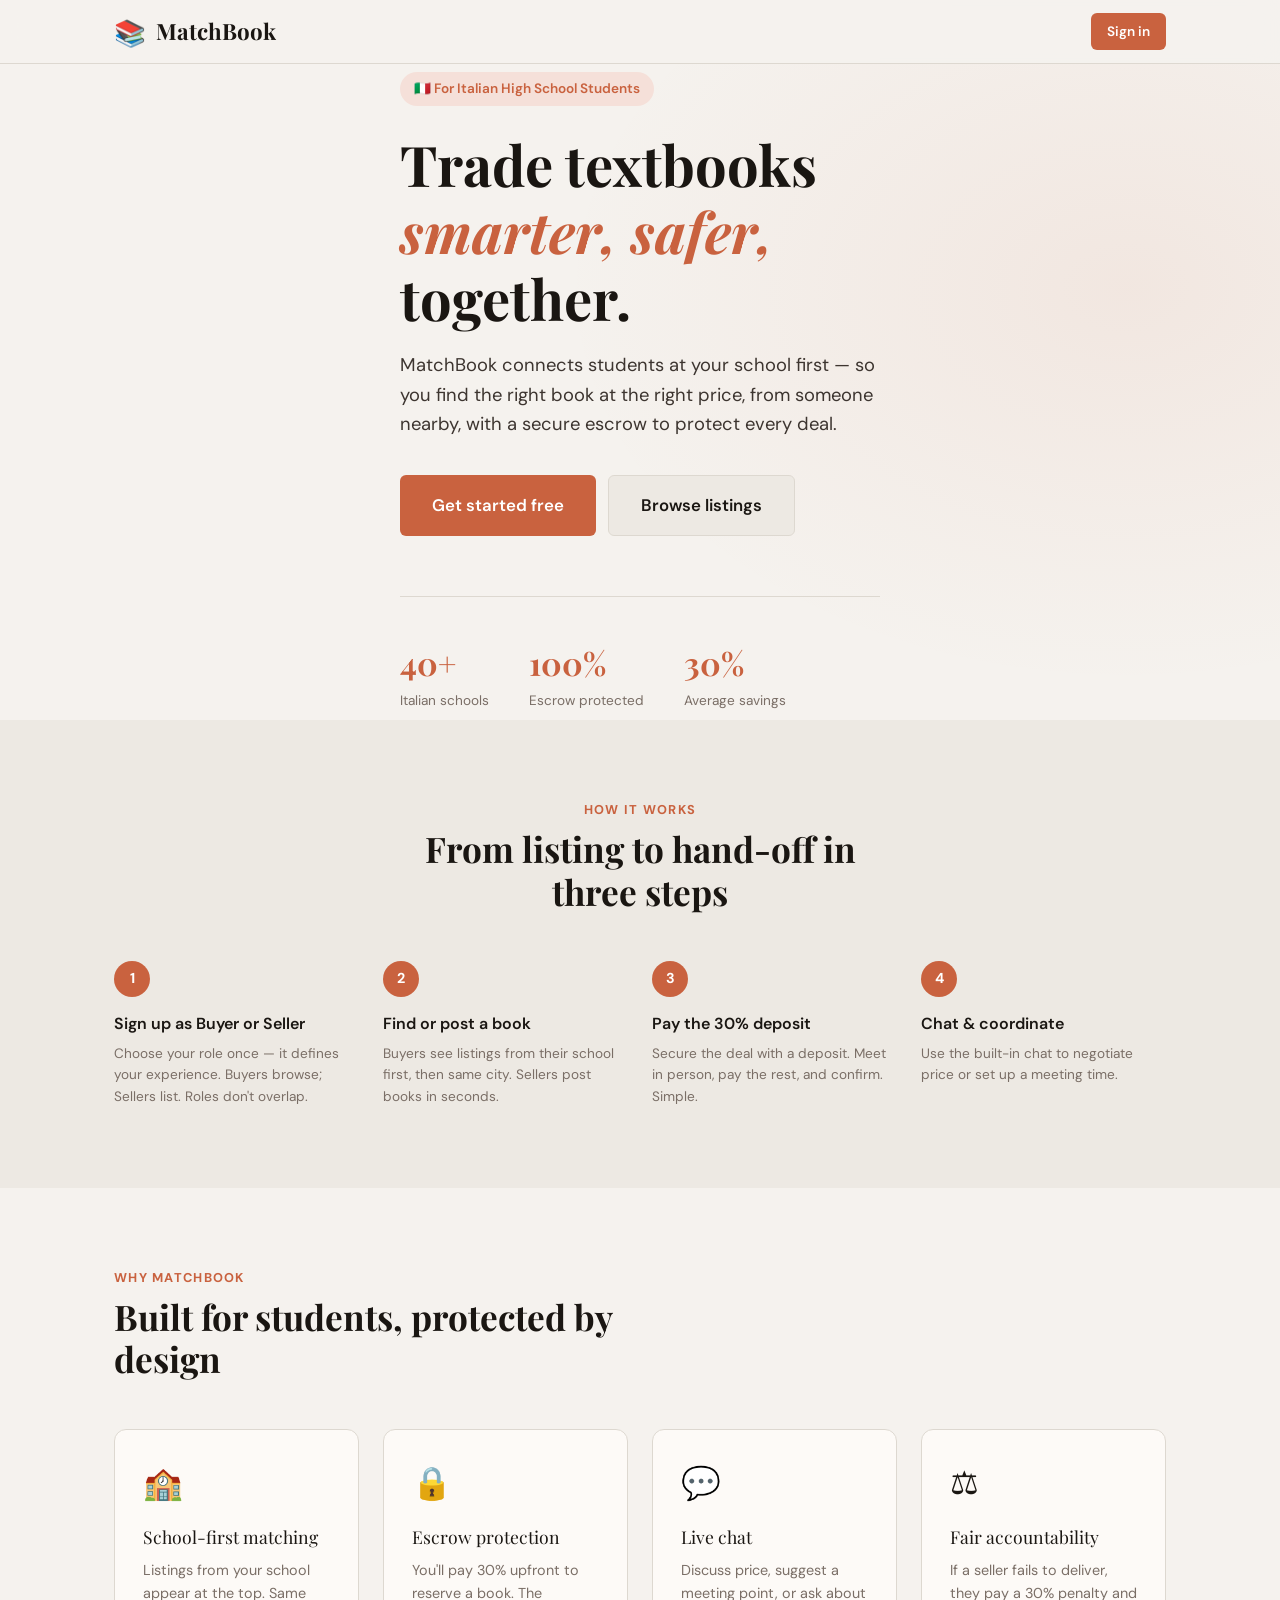
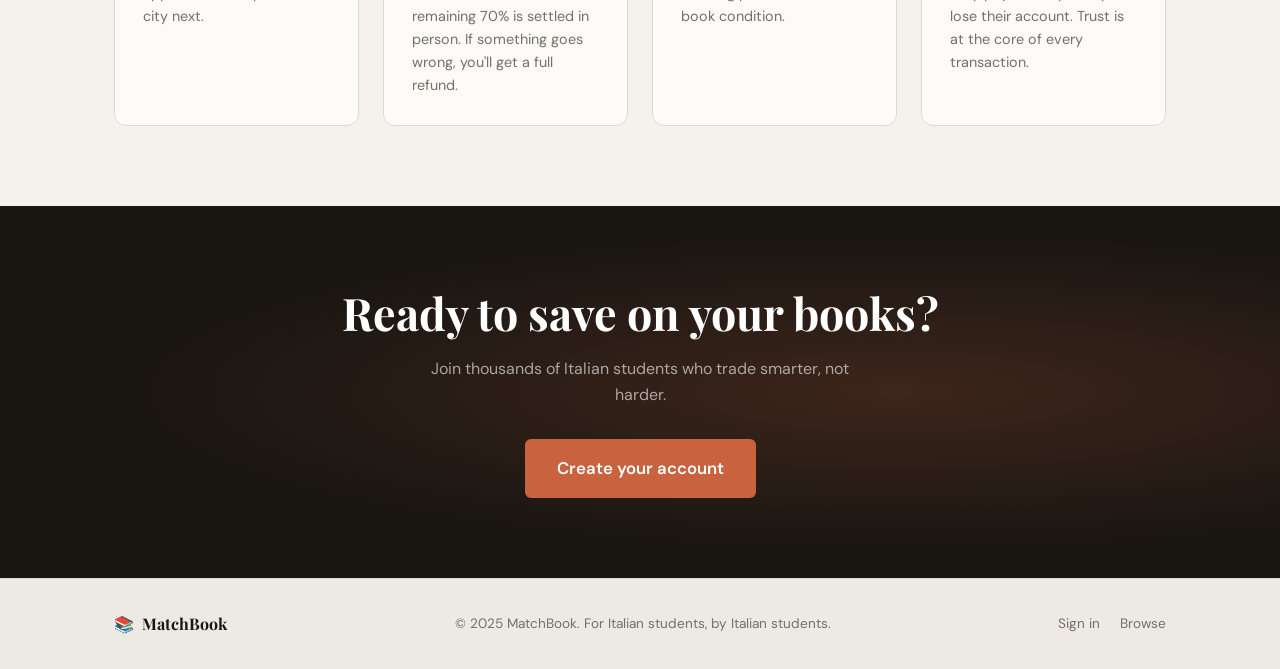
==== index.html @ 71a26b34 "matchbook" ====
<!DOCTYPE html>
<html lang="en">
<head>
  <meta charset="UTF-8">
  <meta name="viewport" content="width=device-width, initial-scale=1.0">
  <title>MatchBook — Used Textbook Trading for Italian Students</title>
  <link rel="stylesheet" href="style.css">
</head>
<body>

<nav class="mb-nav"><div></div></nav>

<!-- HERO -->
<section class="hero">
  <div class="container">
    <div class="hero-content animate-in">
      <div class="hero-tag">🇮🇹 For Italian High School Students</div>
      <h1 class="hero-title">
        Trade textbooks<br>
        <em>smarter, safer,</em><br>
        together.
      </h1>
      <p class="hero-sub">
        MatchBook connects students at your school first — so you find the right book at the right price, from someone nearby, with a secure escrow to protect every deal.
      </p>
      <div class="hero-cta">
        <a href="auth.html?tab=register" class="btn btn-primary btn-lg">Get started free</a>
        <a href="announcements.html" class="btn btn-secondary btn-lg">Browse listings</a>
      </div>
      <div class="hero-stats">
        <div class="stat">
          <div class="stat-value">40+</div>
          <div class="stat-label">Italian schools</div>
        </div>
        <div class="stat">
          <div class="stat-value">100%</div>
          <div class="stat-label">Escrow protected</div>
        </div>
        <div class="stat">
          <div class="stat-value">30%</div>
          <div class="stat-label">Average savings</div>
        </div>
      </div>
    </div>
  </div>
</section>

<!-- HOW IT WORKS -->
<section style="background: var(--bg-alt); padding: 80px 0;">
  <div class="container">
    <div class="section-header" style="text-align:center; max-width:500px; margin: 0 auto 48px;">
      <span class="section-label">How it works</span>
      <h2 class="section-title">From listing to hand-off in three steps</h2>
    </div>
    <div class="how-steps animate-in">
      <div class="step">
        <div class="step-num">1</div>
        <div class="step-title">Sign up as Buyer or Seller</div>
        <div class="step-desc">Choose your role once — it defines your experience. Buyers browse; Sellers list. Roles don't overlap.</div>
      </div>
      <div class="step">
        <div class="step-num">2</div>
        <div class="step-title">Find or post a book</div>
        <div class="step-desc">Buyers see listings from their school first, then same city. Sellers post books in seconds.</div>
      </div>
      <div class="step">
        <div class="step-num">3</div>
        <div class="step-title">Pay the 30% deposit</div>
        <div class="step-desc">Secure the deal with a deposit. Meet in person, pay the rest, and confirm. Simple.</div>
      </div>
      <div class="step">
        <div class="step-num">4</div>
        <div class="step-title">Chat & coordinate</div>
        <div class="step-desc">Use the built-in chat to negotiate price or set up a meeting time.</div>
      </div>
    </div>
  </div>
</section>

<!-- FEATURES -->
<section style="padding: 80px 0;">
  <div class="container">
    <div class="section-header" style="max-width: 500px; margin-bottom: 48px;">
      <span class="section-label">Why MatchBook</span>
      <h2 class="section-title">Built for students, protected by design</h2>
    </div>
    <div class="features-grid">
      <div class="feature-card animate-in">
        <div class="feature-icon">🏫</div>
        <div class="feature-title">School-first matching</div>
        <div class="feature-desc">Listings from your school appear at the top. Same city next.</div>
      </div>
      <div class="feature-card animate-in">
        <div class="feature-icon">🔒</div>
        <div class="feature-title">Escrow protection</div>
        <div class="feature-desc">You'll pay 30% upfront to reserve a book. The remaining 70% is settled in person. If something goes wrong, you'll get a full refund.</div>
      </div>
      <div class="feature-card animate-in">
        <div class="feature-icon">💬</div>
        <div class="feature-title">Live chat</div>
        <div class="feature-desc">Discuss price, suggest a meeting point, or ask about book condition.</div>
      </div>
      <div class="feature-card animate-in">
        <div class="feature-icon">⚖️</div>
        <div class="feature-title">Fair accountability</div>
        <div class="feature-desc">If a seller fails to deliver, they pay a 30% penalty and lose their account. Trust is at the core of every transaction.</div>
      </div>
    </div>
  </div>
</section>

<!-- CTA BANNER -->
<section style="background: var(--ink); padding: 80px 0; position: relative; overflow: hidden;">
  <div style="position:absolute;inset:0;background:radial-gradient(ellipse at 70% 50%,rgba(201,98,63,.2),transparent 60%);pointer-events:none;"></div>
  <div class="container" style="text-align:center; position:relative;">
    <h2 style="color:#fff; font-family:var(--font-display); font-size:clamp(1.8rem,4vw,2.8rem); margin-bottom:16px;">Ready to save on your books?</h2>
    <p style="color:rgba(255,255,255,.6); max-width:420px; margin:0 auto 32px;">Join thousands of Italian students who trade smarter, not harder.</p>
    <a href="auth.html?tab=register" class="btn btn-primary btn-lg">Create your account</a>
  </div>
</section>

<!-- FOOTER -->
<footer style="background: var(--bg-alt); border-top:1px solid var(--border); padding: 32px 0;">
  <div class="container" style="display:flex; justify-content:space-between; align-items:center; flex-wrap:wrap; gap:16px;">
    <div style="display:flex;align-items:center;gap:8px;font-family:var(--font-display);font-weight:700;">
      <span>📚</span> MatchBook
    </div>
    <div style="font-size:.85rem;color:var(--ink-3);">© 2025 MatchBook. For Italian students, by Italian students.</div>
    <div style="display:flex;gap:20px;">
      <a href="auth.html" style="font-size:.85rem;color:var(--ink-3);">Sign in</a>
      <a href="announcements.html" style="font-size:.85rem;color:var(--ink-3);">Browse</a>
    </div>
  </div>
</footer>

<script src="db.js"></script>
<script src="app.js"></script>
</body>
</html>
---- style.css ----
/* MatchBook — style.css */
/* Premium, modern aesthetic: warm off-white, deep ink, terracotta accent */

@import url('https://fonts.googleapis.com/css2?family=Playfair+Display:wght@600;700&family=DM+Sans:wght@300;400;500;600&family=DM+Mono:wght@400;500&display=swap');

/* ─── TOKENS ────────────────────────────────────────────────────────────────── */
:root {
  --bg:          #F5F2EE;
  --bg-alt:      #EDE9E3;
  --bg-card:     #FDFAF7;
  --ink:         #1A1612;
  --ink-2:       #3D3530;
  --ink-3:       #7A6E66;
  --ink-4:       #B5ADA6;
  --accent:      #C9623F;
  --accent-hover:#B54E2D;
  --accent-light:#F5E0D9;
  --blue:        #3B6FA0;
  --blue-light:  #D9E8F5;
  --green:       #4A8C5C;
  --green-light: #D6EDDE;
  --gold:        #C08A2A;
  --gold-light:  #F5E8C8;
  --red:         #C03030;
  --red-light:   #F5D6D6;
  --border:      #DDD8D0;
  --border-dark: #B5ADA6;
  --radius-sm:   6px;
  --radius:      12px;
  --radius-lg:   20px;
  --shadow-sm:   0 1px 4px rgba(26,22,18,.06);
  --shadow:      0 4px 16px rgba(26,22,18,.10);
  --shadow-lg:   0 12px 40px rgba(26,22,18,.15);
  --font-display:'Playfair Display', Georgia, serif;
  --font-body:   'DM Sans', system-ui, sans-serif;
  --font-mono:   'DM Mono', monospace;
  --nav-h:       64px;
  --transition:  .2s cubic-bezier(.4,0,.2,1);
}

/* ─── RESET ─────────────────────────────────────────────────────────────────── */
*, *::before, *::after { box-sizing: border-box; margin: 0; padding: 0; }
html { font-size: 16px; scroll-behavior: smooth; }
body {
  font-family: var(--font-body);
  background: var(--bg);
  color: var(--ink);
  line-height: 1.6;
  min-height: 100vh;
  -webkit-font-smoothing: antialiased;
}
a { color: inherit; text-decoration: none; }
button { cursor: pointer; font-family: inherit; }
input, select, textarea { font-family: inherit; }
img { max-width: 100%; display: block; }

/* ─── TYPOGRAPHY ────────────────────────────────────────────────────────────── */
h1, h2, h3, h4, h5 { font-family: var(--font-display); line-height: 1.2; color: var(--ink); }
h1 { font-size: clamp(2rem, 5vw, 3.5rem); }
h2 { font-size: clamp(1.5rem, 3vw, 2.2rem); }
h3 { font-size: 1.3rem; }
h4 { font-size: 1.1rem; }
p { color: var(--ink-2); }
.text-muted { color: var(--ink-3); font-size: .9rem; }
.text-sm { font-size: .875rem; }
.text-xs { font-size: .75rem; }
.font-mono { font-family: var(--font-mono); }

/* ─── LAYOUT ────────────────────────────────────────────────────────────────── */
.container { max-width: 1100px; margin: 0 auto; padding: 0 24px; }
.page-body { padding-top: calc(var(--nav-h) + 32px); padding-bottom: 64px; }
.section { margin-bottom: 48px; }
.grid-2 { display: grid; grid-template-columns: repeat(auto-fill, minmax(320px, 1fr)); gap: 24px; }
.grid-3 { display: grid; grid-template-columns: repeat(auto-fill, minmax(260px, 1fr)); gap: 20px; }
.flex { display: flex; }
.flex-col { flex-direction: column; }
.items-center { align-items: center; }
.justify-between { justify-content: space-between; }
.gap-2 { gap: 8px; }
.gap-3 { gap: 12px; }
.gap-4 { gap: 16px; }

/* ─── NAV ───────────────────────────────────────────────────────────────────── */
.mb-nav {
  position: fixed; top: 0; left: 0; right: 0; z-index: 100;
  height: var(--nav-h);
  background: rgba(245,242,238,.92);
  backdrop-filter: blur(14px);
  border-bottom: 1px solid var(--border);
}
.nav-inner {
  max-width: 1100px; margin: 0 auto; padding: 0 24px;
  height: 100%; display: flex; align-items: center; gap: 32px;
}
.nav-logo {
  display: flex; align-items: center; gap: 10px;
  font-family: var(--font-display); font-size: 1.4rem; font-weight: 700; color: var(--ink);
}
.logo-icon { font-size: 1.6rem; }
.nav-links { display: flex; gap: 4px; flex: 1; }
.nav-link {
  padding: 6px 14px; border-radius: var(--radius-sm);
  font-size: .9rem; font-weight: 500; color: var(--ink-3);
  transition: var(--transition);
}
.nav-link:hover, .nav-link.active { color: var(--ink); background: var(--bg-alt); }
.nav-right { display: flex; align-items: center; gap: 12px; margin-left: auto; }
.nav-user { display: flex; align-items: center; gap: 10px; position: relative; cursor: pointer; padding: 6px 12px; border-radius: var(--radius-sm); transition: var(--transition); user-select: none; }
.nav-user:hover { background: var(--bg-alt); }
.nav-avatar {
  width: 34px; height: 34px; border-radius: 50%;
  background: var(--accent); color: #fff;
  display: flex; align-items: center; justify-content: center;
  font-weight: 600; font-size: .9rem;
}
.nav-user-info { display: flex; flex-direction: column; line-height: 1.2; }
.nav-username { font-weight: 500; font-size: .9rem; }
.nav-role { font-size: .7rem; font-weight: 600; text-transform: uppercase; letter-spacing: .06em; padding: 1px 6px; border-radius: 4px; }
.nav-role.buyer { background: var(--blue-light); color: var(--blue); }
.nav-role.seller { background: var(--gold-light); color: var(--gold); }
.nav-dropdown {
  display: none; position: absolute; top: calc(100% + 8px); right: 0;
  background: var(--bg-card); border: 1px solid var(--border);
  border-radius: var(--radius); padding: 12px; min-width: 200px;
  box-shadow: var(--shadow-lg);
}
.nav-dropdown.open { display: block; animation: fadeSlideDown .15s ease; }
.dropdown-school { font-size: .8rem; color: var(--ink-3); margin-bottom: 4px; }
.dropdown-balance { font-family: var(--font-mono); font-size: .9rem; font-weight: 500; color: var(--green); }
.nav-dropdown hr { border: none; border-top: 1px solid var(--border); margin: 8px 0; }
.dropdown-btn { width: 100%; background: none; border: none; text-align: left; padding: 6px 0; font-size: .9rem; color: var(--red); font-weight: 500; }
.dropdown-btn:hover { color: var(--accent); }

/* ─── BUTTONS ───────────────────────────────────────────────────────────────── */
.btn {
  display: inline-flex; align-items: center; justify-content: center; gap: 8px;
  padding: 12px 24px; border-radius: var(--radius-sm); border: none;
  font-weight: 600; font-size: .95rem; transition: var(--transition);
  white-space: nowrap; cursor: pointer;
}
.btn-sm { padding: 8px 16px; font-size: .85rem; }
.btn-lg { padding: 16px 32px; font-size: 1.05rem; }
.btn-full { width: 100%; }
.btn-primary { background: var(--accent); color: #fff; }
.btn-primary:hover { background: var(--accent-hover); transform: translateY(-1px); box-shadow: 0 4px 14px rgba(201,98,63,.35); }
.btn-secondary { background: var(--bg-alt); color: var(--ink); border: 1px solid var(--border); }
.btn-secondary:hover { background: var(--border); }
.btn-outline { background: transparent; color: var(--accent); border: 1.5px solid var(--accent); }
.btn-outline:hover { background: var(--accent-light); }
.btn-ghost { background: transparent; color: var(--ink-3); border: none; padding: 8px 12px; }
.btn-ghost:hover { color: var(--ink); background: var(--bg-alt); }
.btn-danger { background: var(--red); color: #fff; }
.btn-danger:hover { background: #a02020; }
.btn-success { background: var(--green); color: #fff; }
.btn-success:hover { background: #3a7049; }
.btn:disabled { opacity: .5; cursor: not-allowed; transform: none !important; box-shadow: none !important; }

/* ─── FORMS ─────────────────────────────────────────────────────────────────── */
.form-group { margin-bottom: 20px; }
.form-label { display: block; font-weight: 500; font-size: .9rem; margin-bottom: 6px; color: var(--ink-2); }
.form-input, .form-select, .form-textarea {
  width: 100%; padding: 11px 14px;
  border: 1.5px solid var(--border); border-radius: var(--radius-sm);
  background: var(--bg-card); color: var(--ink); font-size: .95rem;
  transition: border-color var(--transition), box-shadow var(--transition);
  outline: none;
}
.form-input:focus, .form-select:focus, .form-textarea:focus {
  border-color: var(--accent); box-shadow: 0 0 0 3px rgba(201,98,63,.12);
}
.form-textarea { resize: vertical; min-height: 90px; }
.form-select { appearance: none; background-image: url("data:image/svg+xml,%3Csvg xmlns='http://www.w3.org/2000/svg' width='14' height='8' fill='none'%3E%3Cpath d='M1 1l6 6 6-6' stroke='%237A6E66' stroke-width='1.5' stroke-linecap='round'/%3E%3C/svg%3E"); background-repeat: no-repeat; background-position: right 12px center; padding-right: 36px; }
.form-hint { font-size: .8rem; color: var(--ink-3); margin-top: 4px; }
.form-error { font-size: .8rem; color: var(--red); margin-top: 4px; }
.form-row { display: grid; grid-template-columns: 1fr 1fr; gap: 16px; }

/* ─── CARDS ─────────────────────────────────────────────────────────────────── */
.card {
  background: var(--bg-card); border: 1px solid var(--border);
  border-radius: var(--radius); padding: 24px;
  box-shadow: var(--shadow-sm); transition: var(--transition);
}
.card:hover { box-shadow: var(--shadow); }
.card-sm { padding: 16px; }
.card-header { display: flex; align-items: flex-start; justify-content: space-between; margin-bottom: 16px; }
.card-title { font-family: var(--font-display); font-size: 1.1rem; }
.card-meta { font-size: .8rem; color: var(--ink-3); margin-top: 4px; }

/* ─── BADGES ────────────────────────────────────────────────────────────────── */
.badge {
  display: inline-flex; align-items: center; padding: 3px 10px;
  border-radius: 20px; font-size: .75rem; font-weight: 600;
  text-transform: uppercase; letter-spacing: .05em;
}
.badge-success  { background: var(--green-light); color: var(--green); }
.badge-info     { background: var(--blue-light); color: var(--blue); }
.badge-warning  { background: var(--gold-light); color: var(--gold); }
.badge-error    { background: var(--red-light); color: var(--red); }
.badge-muted    { background: var(--bg-alt); color: var(--ink-3); }
.badge-accent   { background: var(--accent-light); color: var(--accent); }

/* ─── BOOK LISTING CARD ─────────────────────────────────────────────────────── */
.listing-card {
  background: var(--bg-card); border: 1px solid var(--border);
  border-radius: var(--radius); overflow: hidden;
  transition: var(--transition); cursor: pointer;
  display: flex; flex-direction: column;
}
.listing-card:hover { box-shadow: var(--shadow); transform: translateY(-2px); }
.listing-card.same-school { border-left: 3px solid var(--accent); }
.listing-card.same-city { border-left: 3px solid var(--blue); }
.listing-card-cover {
  background: var(--bg-alt);
  height: 120px;
  display: flex; align-items: center; justify-content: center;
  font-size: 3rem;
  position: relative;
}
.listing-card-priority {
  position: absolute; top: 8px; right: 8px;
}
.listing-card-body { padding: 16px; flex: 1; display: flex; flex-direction: column; gap: 6px; }
.listing-card-title { font-family: var(--font-display); font-size: 1rem; line-height: 1.3; }
.listing-card-author { font-size: .8rem; color: var(--ink-3); }
.listing-card-footer {
  padding: 12px 16px;
  border-top: 1px solid var(--border);
  display: flex; justify-content: space-between; align-items: center;
}
.listing-price { font-family: var(--font-display); font-size: 1.3rem; font-weight: 700; color: var(--accent); }
.listing-school { font-size: .75rem; color: var(--ink-3); display: flex; align-items: center; gap: 4px; }

/* ─── TOAST ─────────────────────────────────────────────────────────────────── */
#toast-container {
  position: fixed; bottom: 24px; right: 24px; z-index: 999;
  display: flex; flex-direction: column; gap: 8px; pointer-events: none;
}
.toast {
  display: flex; align-items: center; gap: 10px;
  padding: 12px 18px; border-radius: var(--radius-sm);
  background: var(--ink); color: #fff;
  font-size: .9rem; font-weight: 500;
  box-shadow: var(--shadow-lg);
  transform: translateX(110%); transition: transform .35s cubic-bezier(.4,0,.2,1);
  pointer-events: all;
}
.toast.show { transform: translateX(0); }
.toast-success { background: var(--green); }
.toast-error   { background: var(--red); }
.toast-warning { background: var(--gold); }
.toast-icon { font-size: 1rem; }

/* ─── MODALS ────────────────────────────────────────────────────────────────── */
.modal-overlay {
  display: none; position: fixed; inset: 0; z-index: 200;
  background: rgba(26,22,18,.5); backdrop-filter: blur(4px);
  align-items: center; justify-content: center; padding: 24px;
}
.modal-overlay.open { display: flex; animation: fadeIn .2s ease; }
.modal {
  background: var(--bg-card); border-radius: var(--radius-lg);
  padding: 32px; width: 100%; max-width: 480px;
  box-shadow: var(--shadow-lg); animation: scaleIn .2s cubic-bezier(.4,0,.2,1);
  position: relative;
}
.modal-title { font-family: var(--font-display); font-size: 1.4rem; margin-bottom: 16px; }
.modal-close {
  position: absolute; top: 16px; right: 16px;
  background: none; border: none; font-size: 1.3rem; color: var(--ink-3);
}
.modal-close:hover { color: var(--ink); }

/* ─── AUTH PAGE ─────────────────────────────────────────────────────────────── */
.auth-page {
  min-height: 100vh;
  display: grid; grid-template-columns: 1fr 1fr;
}
.auth-left {
  background: var(--ink);
  display: flex; flex-direction: column; justify-content: center; padding: 60px;
  position: relative; overflow: hidden;
}
.auth-left::before {
  content: '';
  position: absolute; inset: 0;
  background: radial-gradient(ellipse at 30% 60%, rgba(201,98,63,.25), transparent 60%);
}
.auth-left-content { position: relative; z-index: 1; }
.auth-hero-title { font-family: var(--font-display); font-size: clamp(2rem,4vw,3rem); color: #fff; line-height: 1.15; margin-bottom: 20px; }
.auth-hero-sub { color: rgba(255,255,255,.6); font-size: 1.05rem; line-height: 1.6; }
.auth-features { margin-top: 40px; display: flex; flex-direction: column; gap: 16px; }
.auth-feature { display: flex; align-items: center; gap: 14px; }
.auth-feature-icon { font-size: 1.4rem; }
.auth-feature-text { color: rgba(255,255,255,.75); font-size: .95rem; }
.auth-right {
  display: flex; align-items: center; justify-content: center; padding: 48px;
}
.auth-box { width: 100%; max-width: 420px; }
.auth-tabs { display: flex; border-bottom: 2px solid var(--border); margin-bottom: 32px; }
.auth-tab {
  flex: 1; padding: 12px; background: none; border: none;
  font-family: var(--font-display); font-size: 1rem; color: var(--ink-3);
  border-bottom: 2px solid transparent; margin-bottom: -2px; transition: var(--transition);
}
.auth-tab.active { color: var(--accent); border-bottom-color: var(--accent); }
.auth-panel { display: none; }
.auth-panel.active { display: block; }
.role-selector { display: grid; grid-template-columns: 1fr 1fr; gap: 12px; margin-bottom: 20px; }
.role-card {
  border: 2px solid var(--border); border-radius: var(--radius-sm);
  padding: 16px; cursor: pointer; transition: var(--transition); text-align: center;
}
.role-card:hover { border-color: var(--accent-light); }
.role-card.selected { border-color: var(--accent); background: var(--accent-light); }
.role-card-icon { font-size: 2rem; margin-bottom: 8px; }
.role-card-title { font-weight: 600; font-size: .9rem; }
.role-card-desc { font-size: .75rem; color: var(--ink-3); margin-top: 4px; line-height: 1.4; }

/* ─── INDEX / HERO ──────────────────────────────────────────────────────────── */
.hero {
  min-height: 80vh; display: flex; align-items: center;
  padding-top: var(--nav-h);
  position: relative; overflow: hidden;
}
.hero::before {
  content: '';
  position: absolute; top: 0; right: 0; width: 60%; height: 100%;
  background: radial-gradient(ellipse at 80% 40%, rgba(201,98,63,.08), transparent 65%);
  pointer-events: none;
}
.hero-content { max-width: 600px; }
.hero-tag {
  display: inline-flex; align-items: center; gap: 8px;
  background: var(--accent-light); color: var(--accent);
  padding: 6px 14px; border-radius: 20px; font-size: .85rem; font-weight: 600;
  margin-bottom: 24px;
}
.hero-title { margin-bottom: 20px; }
.hero-title em { font-style: italic; color: var(--accent); }
.hero-sub { font-size: 1.15rem; color: var(--ink-2); max-width: 480px; margin-bottom: 36px; }
.hero-cta { display: flex; gap: 12px; flex-wrap: wrap; }
.hero-stats {
  display: flex; gap: 40px; margin-top: 60px;
  padding-top: 40px; border-top: 1px solid var(--border);
}
.stat-value { font-family: var(--font-display); font-size: 2rem; font-weight: 700; color: var(--accent); }
.stat-label { font-size: .85rem; color: var(--ink-3); margin-top: 2px; }
.features-grid { display: grid; grid-template-columns: repeat(auto-fill, minmax(240px, 1fr)); gap: 24px; }
.feature-card {
  background: var(--bg-card); border: 1px solid var(--border);
  border-radius: var(--radius); padding: 28px;
}
.feature-icon { font-size: 2rem; margin-bottom: 14px; }
.feature-title { font-family: var(--font-display); font-size: 1.1rem; margin-bottom: 8px; }
.feature-desc { font-size: .9rem; color: var(--ink-3); line-height: 1.6; }
.how-steps { display: grid; grid-template-columns: repeat(auto-fill, minmax(200px, 1fr)); gap: 24px; }
.step { display: flex; flex-direction: column; align-items: flex-start; }
.step-num {
  width: 36px; height: 36px; border-radius: 50%;
  background: var(--accent); color: #fff;
  display: flex; align-items: center; justify-content: center;
  font-weight: 700; font-size: .9rem; margin-bottom: 14px;
  flex-shrink: 0;
}
.step-title { font-weight: 600; margin-bottom: 6px; }
.step-desc { font-size: .85rem; color: var(--ink-3); }

/* ─── ANNOUNCEMENTS PAGE ────────────────────────────────────────────────────── */
.announcements-layout { display: grid; grid-template-columns: 260px 1fr; gap: 32px; align-items: start; }
.sidebar { position: sticky; top: calc(var(--nav-h) + 24px); }
.sidebar-card { background: var(--bg-card); border: 1px solid var(--border); border-radius: var(--radius); padding: 20px; margin-bottom: 16px; }
.sidebar-title { font-weight: 600; font-size: .9rem; color: var(--ink-2); margin-bottom: 12px; text-transform: uppercase; letter-spacing: .06em; }
.filter-group { margin-bottom: 16px; }
.filter-label { font-size: .8rem; color: var(--ink-3); margin-bottom: 6px; display: block; font-weight: 500; }
.toggle-switch {
  display: flex; align-items: center; gap: 10px; cursor: pointer;
  font-size: .9rem; color: var(--ink-2);
}
.toggle-input { display: none; }
.toggle-track {
  width: 38px; height: 22px; border-radius: 11px; background: var(--border);
  position: relative; transition: background var(--transition); flex-shrink: 0;
}
.toggle-track::after {
  content: ''; position: absolute; top: 3px; left: 3px;
  width: 16px; height: 16px; border-radius: 50%; background: #fff;
  transition: transform var(--transition); box-shadow: var(--shadow-sm);
}
.toggle-input:checked + .toggle-track { background: var(--accent); }
.toggle-input:checked + .toggle-track::after { transform: translateX(16px); }
.sort-btns { display: flex; gap: 8px; }
.sort-btn { flex: 1; padding: 8px; font-size: .8rem; font-weight: 500; border-radius: var(--radius-sm); border: 1.5px solid var(--border); background: none; color: var(--ink-3); transition: var(--transition); }
.sort-btn.active { border-color: var(--accent); color: var(--accent); background: var(--accent-light); }
.listings-main { min-height: 400px; }
.listings-header { display: flex; justify-content: space-between; align-items: center; margin-bottom: 24px; }
.listings-count { font-size: .9rem; color: var(--ink-3); }
.empty-state { text-align: center; padding: 60px 24px; color: var(--ink-3); }
.empty-state .empty-icon { font-size: 3rem; margin-bottom: 16px; }
.empty-state h3 { font-family: var(--font-display); color: var(--ink-2); margin-bottom: 8px; }
.priority-label {
  display: flex; align-items: center; gap: 6px;
  font-size: .75rem; font-weight: 600; padding: 3px 8px;
  border-radius: 4px; background: var(--bg);
}
.priority-label.p1 { color: var(--accent); }
.priority-label.p2 { color: var(--blue); }
.priority-label.p3 { color: var(--ink-3); }

/* ─── LISTING DETAIL MODAL ──────────────────────────────────────────────────── */
.listing-detail { display: grid; grid-template-columns: 1fr 1fr; gap: 24px; }
.listing-detail-cover {
  background: var(--bg-alt); border-radius: var(--radius-sm);
  display: flex; align-items: center; justify-content: center;
  font-size: 4rem; height: 200px;
}
.listing-detail-info { display: flex; flex-direction: column; gap: 12px; }
.info-row { display: flex; flex-direction: column; gap: 2px; }
.info-label { font-size: .75rem; color: var(--ink-3); font-weight: 600; text-transform: uppercase; letter-spacing: .05em; }
.info-value { font-size: .95rem; color: var(--ink); }
.price-breakdown {
  background: var(--bg-alt); border-radius: var(--radius-sm); padding: 14px;
  margin-top: 8px; font-size: .85rem;
}
.price-row { display: flex; justify-content: space-between; padding: 4px 0; }
.price-row.total { font-weight: 700; border-top: 1px solid var(--border); padding-top: 8px; margin-top: 4px; }

/* Seller post form */
.seller-form-wrap { max-width: 600px; margin: 0 auto; }

/* ─── CHAT PAGE ─────────────────────────────────────────────────────────────── */
.chat-layout { display: grid; grid-template-columns: 280px 1fr; gap: 0; height: calc(100vh - var(--nav-h)); margin-top: var(--nav-h); border: 1px solid var(--border); border-radius: var(--radius); overflow: hidden; background: var(--bg-card); }
.conv-list { border-right: 1px solid var(--border); overflow-y: auto; }
.conv-list-header { padding: 16px; border-bottom: 1px solid var(--border); font-weight: 600; }
.conv-item {
  padding: 14px 16px; border-bottom: 1px solid var(--border);
  cursor: pointer; transition: background var(--transition);
  display: flex; gap: 12px; align-items: flex-start;
}
.conv-item:hover { background: var(--bg-alt); }
.conv-item.active { background: var(--accent-light); }
.conv-avatar {
  width: 38px; height: 38px; border-radius: 50%; background: var(--accent);
  color: #fff; display: flex; align-items: center; justify-content: center;
  font-weight: 600; flex-shrink: 0; font-size: .9rem;
}
.conv-info { flex: 1; min-width: 0; }
.conv-name { font-weight: 500; font-size: .9rem; white-space: nowrap; overflow: hidden; text-overflow: ellipsis; }
.conv-preview { font-size: .8rem; color: var(--ink-3); white-space: nowrap; overflow: hidden; text-overflow: ellipsis; }
.conv-time { font-size: .7rem; color: var(--ink-4); flex-shrink: 0; }
.chat-area { display: flex; flex-direction: column; }
.chat-header {
  padding: 16px 20px; border-bottom: 1px solid var(--border);
  display: flex; align-items: center; gap: 12px;
}
.chat-header-info { flex: 1; }
.chat-header-name { font-weight: 600; }
.chat-header-sub { font-size: .8rem; color: var(--ink-3); }
.chat-messages {
  flex: 1; overflow-y: auto; padding: 20px;
  display: flex; flex-direction: column; gap: 12px;
}
.msg { display: flex; gap: 10px; max-width: 75%; }
.msg.mine { flex-direction: row-reverse; margin-left: auto; }
.msg-avatar {
  width: 30px; height: 30px; border-radius: 50%;
  background: var(--blue); color: #fff;
  display: flex; align-items: center; justify-content: center;
  font-size: .75rem; font-weight: 600; flex-shrink: 0; align-self: flex-end;
}
.msg.mine .msg-avatar { background: var(--accent); }
.msg-bubble {
  background: var(--bg-alt); border-radius: 16px 16px 16px 4px;
  padding: 10px 14px; font-size: .9rem; line-height: 1.5;
}
.msg.mine .msg-bubble { background: var(--accent); color: #fff; border-radius: 16px 16px 4px 16px; }
.msg-time { font-size: .7rem; color: var(--ink-4); text-align: right; margin-top: 3px; }
.msg.mine .msg-time { text-align: left; }
.msg-bot .msg-bubble { background: var(--blue-light); color: var(--ink); }
.typing-indicator .msg-bubble { padding: 12px 16px; }
.typing-dots { display: flex; gap: 4px; }
.typing-dots span {
  width: 6px; height: 6px; border-radius: 50%;
  background: var(--ink-3); animation: typingBounce 1.2s ease infinite;
}
.typing-dots span:nth-child(2) { animation-delay: .2s; }
.typing-dots span:nth-child(3) { animation-delay: .4s; }
.chat-input-bar {
  padding: 16px 20px; border-top: 1px solid var(--border);
  display: flex; gap: 10px; align-items: flex-end;
}
.chat-input-bar .form-input { flex: 1; resize: none; border-radius: 20px; padding: 10px 16px; line-height: 1.5; max-height: 120px; overflow-y: auto; }
.empty-chat { flex: 1; display: flex; flex-direction: column; align-items: center; justify-content: center; color: var(--ink-3); }
.empty-chat-icon { font-size: 3rem; margin-bottom: 16px; }

/* ─── TRANSACTIONS PAGE ─────────────────────────────────────────────────────── */
.txn-card {
  background: var(--bg-card); border: 1px solid var(--border);
  border-radius: var(--radius); padding: 24px; margin-bottom: 16px;
}
.txn-header { display: flex; align-items: flex-start; justify-content: space-between; margin-bottom: 16px; }
.txn-title { font-family: var(--font-display); font-size: 1.05rem; }
.txn-id { font-family: var(--font-mono); font-size: .7rem; color: var(--ink-4); }
.txn-details { display: grid; grid-template-columns: repeat(auto-fill, minmax(140px, 1fr)); gap: 12px; margin-bottom: 16px; }
.txn-detail { background: var(--bg-alt); border-radius: var(--radius-sm); padding: 10px 12px; }
.txn-detail-label { font-size: .72rem; color: var(--ink-3); font-weight: 600; text-transform: uppercase; letter-spacing: .05em; }
.txn-detail-value { font-size: .95rem; font-weight: 500; color: var(--ink); margin-top: 2px; }
.txn-actions { display: flex; gap: 10px; flex-wrap: wrap; }
.escrow-flow {
  display: flex; align-items: center; gap: 0; margin-bottom: 16px;
  background: var(--bg-alt); border-radius: var(--radius-sm); padding: 16px;
}
.escrow-step {
  flex: 1; text-align: center; padding: 0 8px;
  position: relative;
}
.escrow-step:not(:last-child)::after {
  content: '→';
  position: absolute; right: -8px; top: 50%; transform: translateY(-50%);
  color: var(--ink-4); font-size: .9rem;
}
.escrow-step-icon { font-size: 1.4rem; margin-bottom: 4px; }
.escrow-step-label { font-size: .75rem; color: var(--ink-3); font-weight: 500; }
.escrow-step.done .escrow-step-label { color: var(--green); }
.escrow-step.active .escrow-step-label { color: var(--accent); font-weight: 600; }

/* ─── ANIMATIONS ────────────────────────────────────────────────────────────── */
@keyframes fadeIn { from { opacity: 0 } to { opacity: 1 } }
@keyframes fadeSlideDown { from { opacity: 0; transform: translateY(-8px) } to { opacity: 1; transform: translateY(0) } }
@keyframes scaleIn { from { opacity: 0; transform: scale(.95) } to { opacity: 1; transform: scale(1) } }
@keyframes typingBounce { 0%, 80%, 100% { transform: translateY(0) } 40% { transform: translateY(-4px) } }
@keyframes slideUp { from { opacity: 0; transform: translateY(20px) } to { opacity: 1; transform: translateY(0) } }
.animate-in { animation: slideUp .4s ease forwards; }
.animate-in:nth-child(1) { animation-delay: .05s; }
.animate-in:nth-child(2) { animation-delay: .10s; }
.animate-in:nth-child(3) { animation-delay: .15s; }
.animate-in:nth-child(4) { animation-delay: .20s; }
.animate-in:nth-child(5) { animation-delay: .25s; }
.animate-in:nth-child(6) { animation-delay: .30s; }

/* ─── SECTION HEADINGS ──────────────────────────────────────────────────────── */
.section-header { margin-bottom: 32px; }
.section-label {
  font-size: .8rem; font-weight: 700; text-transform: uppercase; letter-spacing: .1em;
  color: var(--accent); margin-bottom: 8px; display: block;
}
.section-title { font-family: var(--font-display); }
.section-sub { color: var(--ink-3); margin-top: 8px; }
.divider { border: none; border-top: 1px solid var(--border); margin: 32px 0; }

/* ─── RESPONSIVE ────────────────────────────────────────────────────────────── */
@media (max-width: 900px) {
  .auth-page { grid-template-columns: 1fr; }
  .auth-left { display: none; }
  .announcements-layout { grid-template-columns: 1fr; }
  .sidebar { position: static; }
  .chat-layout { grid-template-columns: 1fr; }
  .conv-list { display: none; }
  .listing-detail { grid-template-columns: 1fr; }
  .hero-stats { gap: 24px; }
}
@media (max-width: 600px) {
  .container { padding: 0 16px; }
  .form-row { grid-template-columns: 1fr; }
  .hero-cta { flex-direction: column; }
}

/* ─── MISC ──────────────────────────────────────────────────────────────────── */
.tag {
  display: inline-flex; align-items: center; padding: 2px 8px;
  background: var(--bg-alt); border: 1px solid var(--border);
  border-radius: 4px; font-size: .75rem; color: var(--ink-3);
}
.scrollbar-thin::-webkit-scrollbar { width: 4px; }
.scrollbar-thin::-webkit-scrollbar-thumb { background: var(--border); border-radius: 2px; }
.no-listings-hero { padding: 48px; text-align: center; }
.seller-prompt { background: var(--accent-light); border: 1px solid var(--accent); border-radius: var(--radius); padding: 20px; margin-bottom: 24px; }
.page-header { margin-bottom: 32px; }
.page-header h1 { font-size: 2rem; }
.page-header p { color: var(--ink-3); margin-top: 6px; }
.info-banner {
  background: var(--blue-light); border: 1px solid var(--blue);
  border-radius: var(--radius-sm); padding: 14px 16px;
  font-size: .9rem; color: var(--blue); display: flex; gap: 10px; align-items: flex-start;
  margin-bottom: 20px;
}
.warning-banner {
  background: var(--red-light); border: 1px solid var(--red);
  border-radius: var(--radius-sm); padding: 14px 16px;
  font-size: .9rem; color: var(--red); display: flex; gap: 10px; align-items: flex-start;
  margin-bottom: 20px;
}
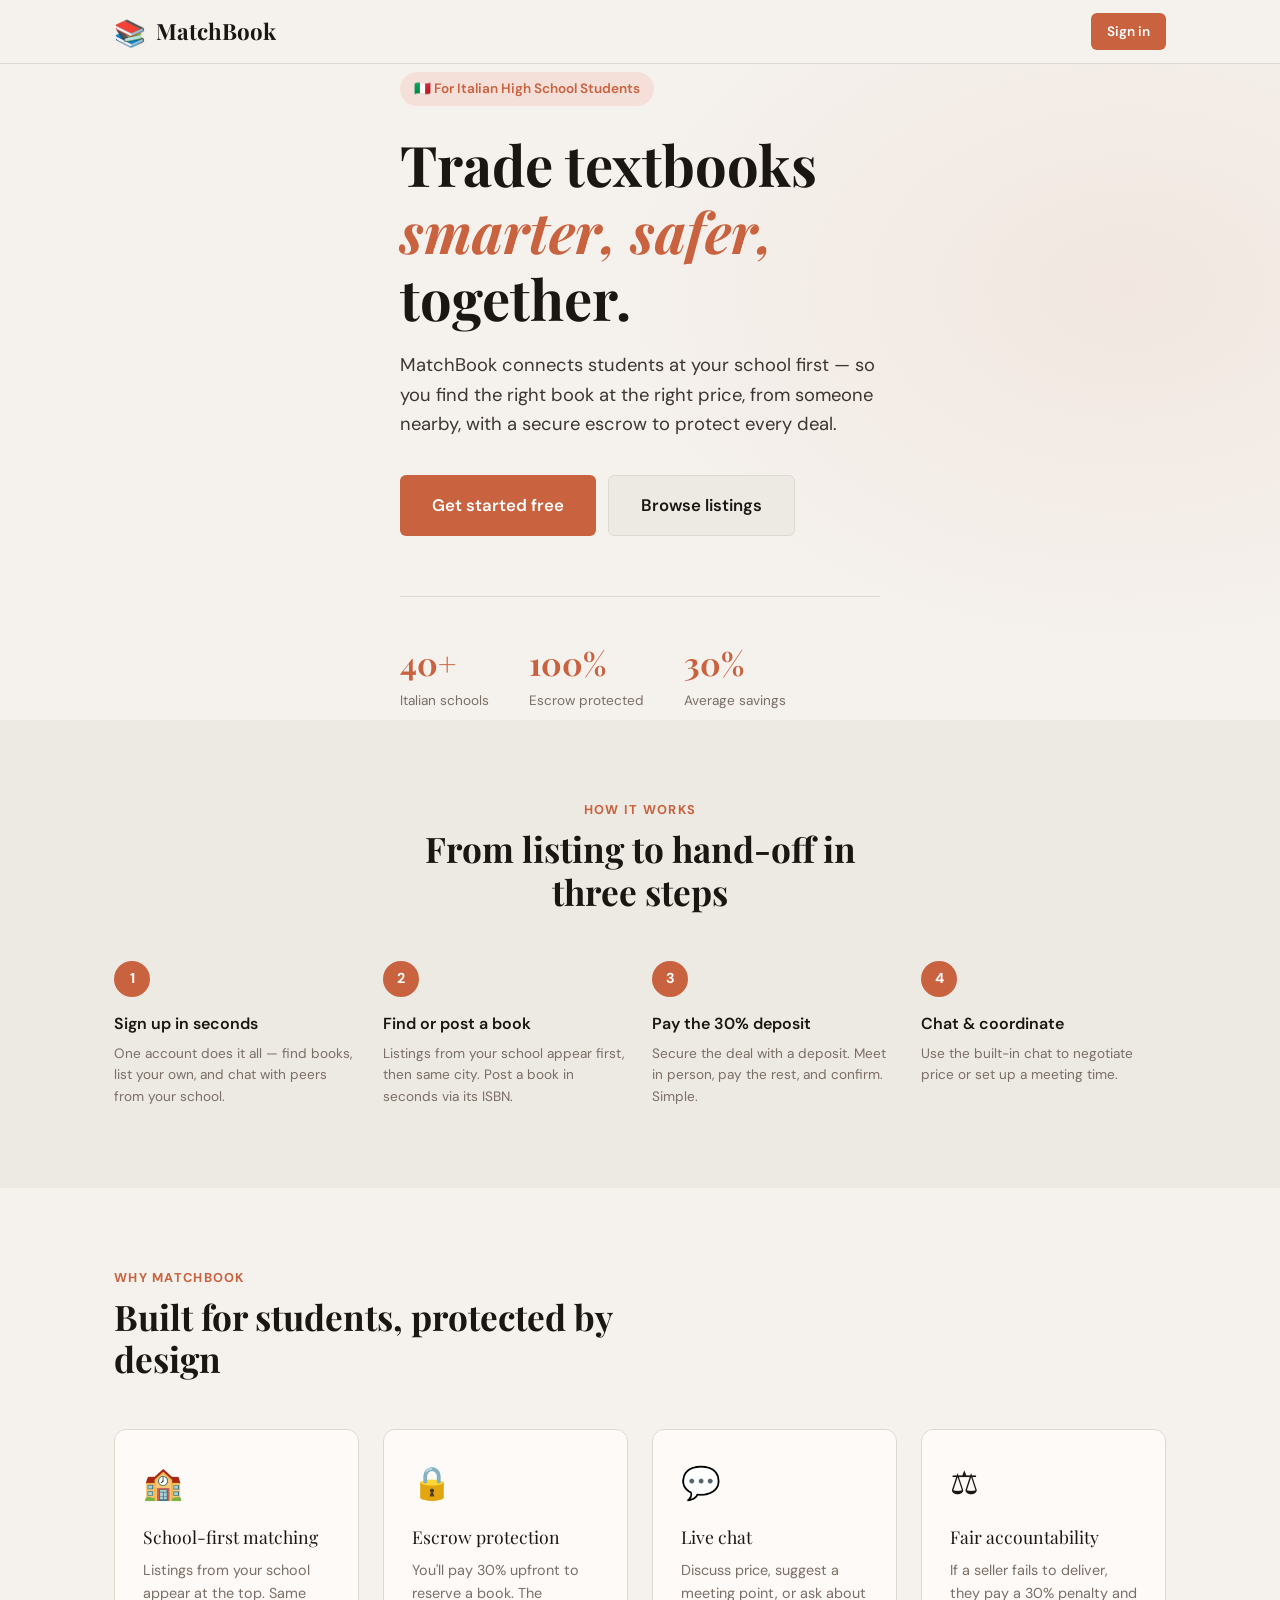
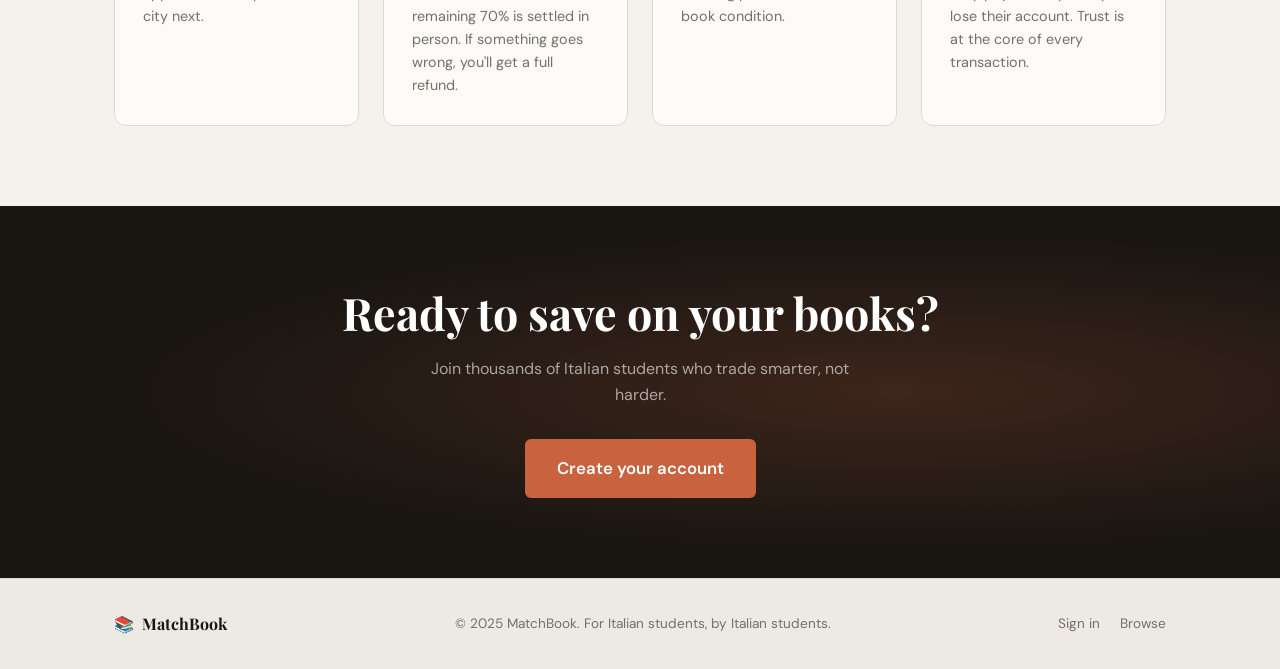
==== commit 5c7a5f21: "Inserito buyer Fee, unificato login page, inserita una pagina "my listings" e inserito il prezzo fis" ====
--- a/index.html
+++ b/index.html
@@ -55,13 +55,13 @@
     <div class="how-steps animate-in">
       <div class="step">
         <div class="step-num">1</div>
-        <div class="step-title">Sign up as Buyer or Seller</div>
-        <div class="step-desc">Choose your role once — it defines your experience. Buyers browse; Sellers list. Roles don't overlap.</div>
+        <div class="step-title">Sign up in seconds</div>
+        <div class="step-desc">One account does it all — find books, list your own, and chat with peers from your school.</div>
       </div>
       <div class="step">
         <div class="step-num">2</div>
         <div class="step-title">Find or post a book</div>
-        <div class="step-desc">Buyers see listings from their school first, then same city. Sellers post books in seconds.</div>
+        <div class="step-desc">Listings from your school appear first, then same city. Post a book in seconds via its ISBN.</div>
       </div>
       <div class="step">
         <div class="step-num">3</div>
--- a/style.css
+++ b/style.css
@@ -118,6 +118,9 @@
 .nav-role { font-size: .7rem; font-weight: 600; text-transform: uppercase; letter-spacing: .06em; padding: 1px 6px; border-radius: 4px; }
 .nav-role.buyer { background: var(--blue-light); color: var(--blue); }
 .nav-role.seller { background: var(--gold-light); color: var(--gold); }
+.nav-plan { font-size: .7rem; font-weight: 600; text-transform: uppercase; letter-spacing: .06em; padding: 1px 6px; border-radius: 4px; }
+.nav-plan.free { background: var(--blue-light); color: var(--blue); }
+.nav-plan.pro  { background: var(--accent-light); color: var(--accent); }
 .nav-dropdown {
   display: none; position: absolute; top: calc(100% + 8px); right: 0;
   background: var(--bg-card); border: 1px solid var(--border);
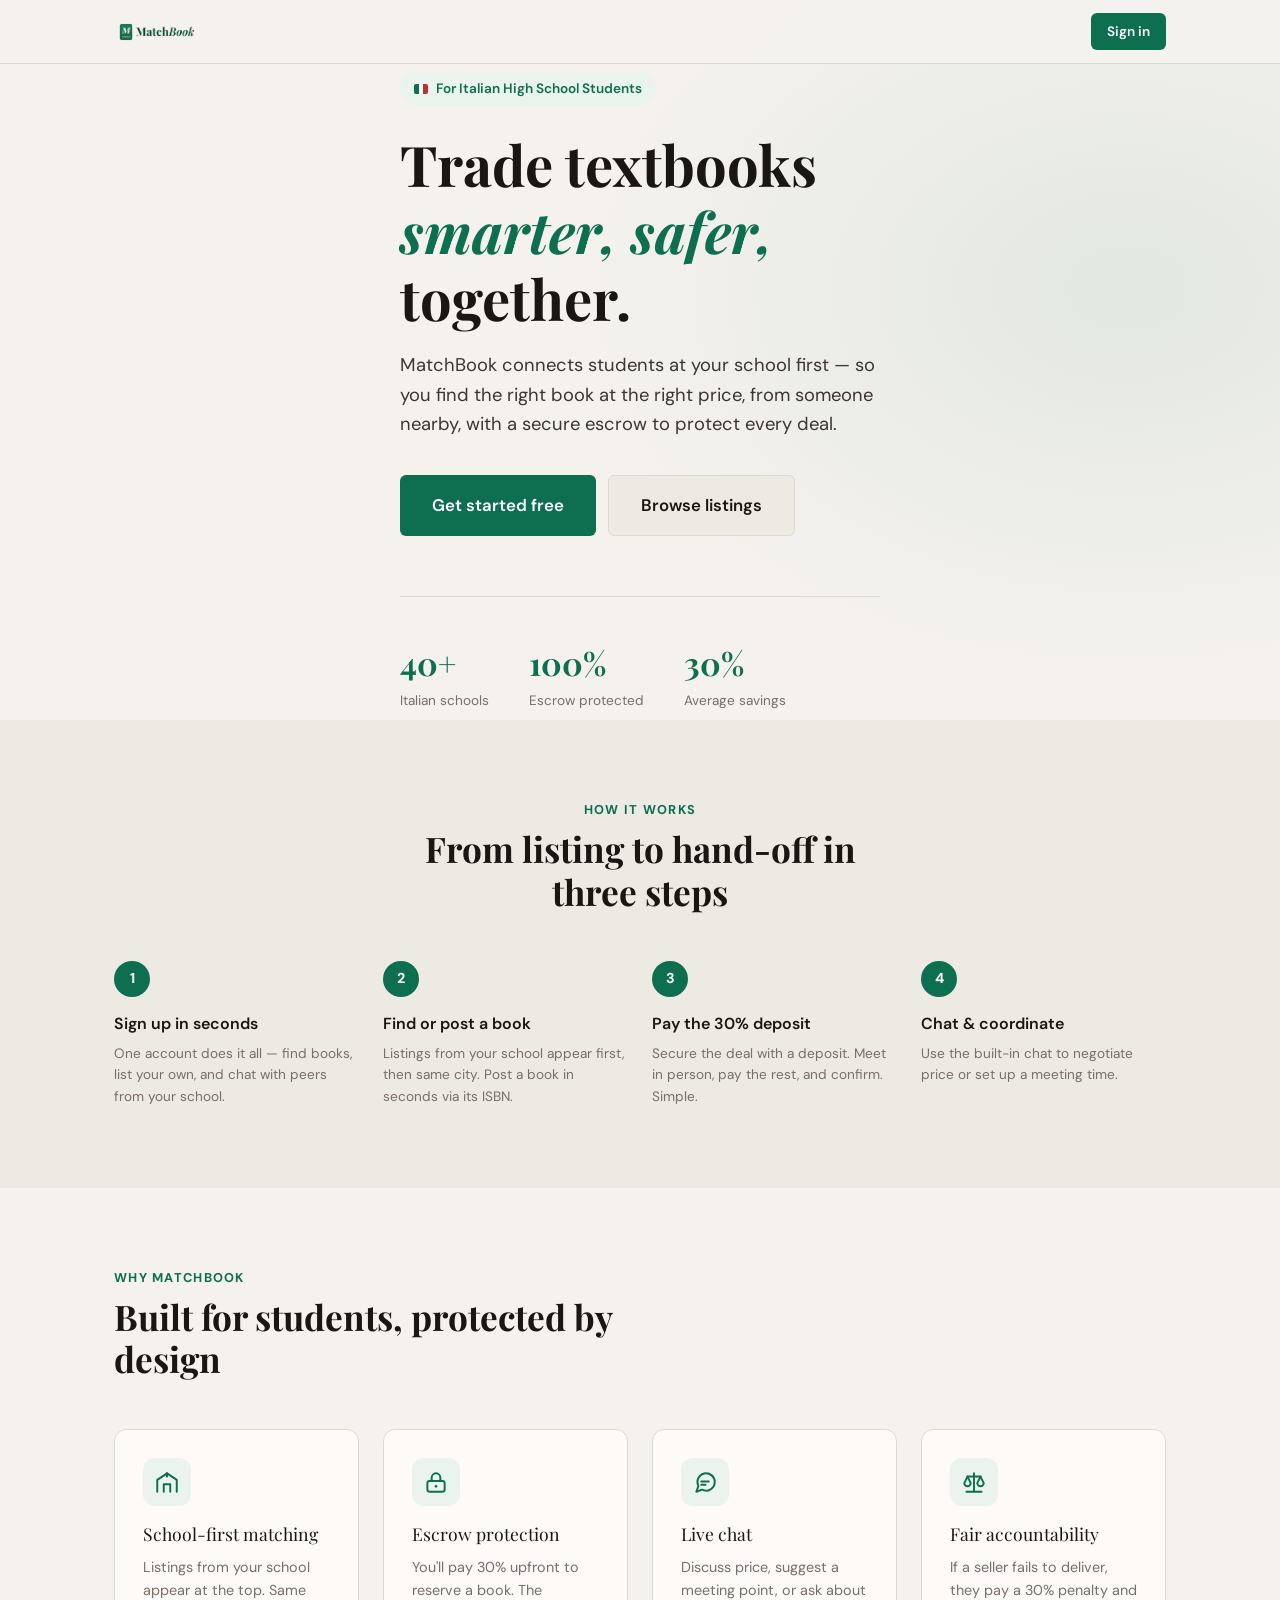
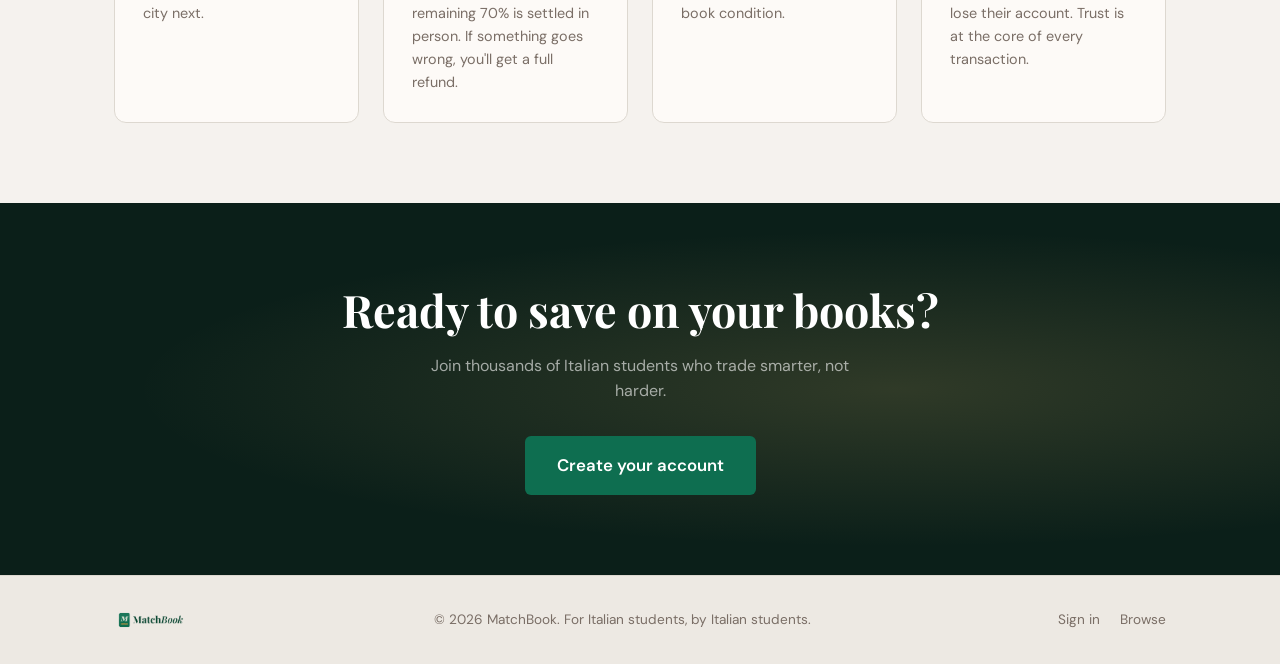
==== commit 66d0bf9f: "Claude Design Ragazzi" ====
--- a/index.html
+++ b/index.html
@@ -14,7 +14,7 @@
 <section class="hero">
   <div class="container">
     <div class="hero-content animate-in">
-      <div class="hero-tag">🇮🇹 For Italian High School Students</div>
+      <div class="hero-tag"><span style="display:inline-flex;align-items:center;gap:0;width:14px;height:10px;border-radius:2px;overflow:hidden;box-shadow:inset 0 0 0 1px rgba(0,0,0,.08);"><i style="flex:1;background:#0E6E50;height:100%;"></i><i style="flex:1;background:#fff;height:100%;"></i><i style="flex:1;background:#B7332B;height:100%;"></i></span> For Italian High School Students</div>
       <h1 class="hero-title">
         Trade textbooks<br>
         <em>smarter, safer,</em><br>
@@ -25,7 +25,7 @@
       </p>
       <div class="hero-cta">
         <a href="auth.html?tab=register" class="btn btn-primary btn-lg">Get started free</a>
-        <a href="announcements.html" class="btn btn-secondary btn-lg">Browse listings</a>
+        <a href="announcements.html" id="heroBrowseBtn" class="btn btn-secondary btn-lg">Browse listings</a>
       </div>
       <div class="hero-stats">
         <div class="stat">
@@ -86,22 +86,30 @@
     </div>
     <div class="features-grid">
       <div class="feature-card animate-in">
-        <div class="feature-icon">🏫</div>
+        <div class="feature-icon-svg" aria-hidden="true">
+          <svg viewBox="0 0 24 24"><path d="M3 21V10l9-6 9 6v11"/><path d="M9 21v-7h6v7"/><path d="M12 4v3"/></svg>
+        </div>
         <div class="feature-title">School-first matching</div>
         <div class="feature-desc">Listings from your school appear at the top. Same city next.</div>
       </div>
       <div class="feature-card animate-in">
-        <div class="feature-icon">🔒</div>
+        <div class="feature-icon-svg" aria-hidden="true">
+          <svg viewBox="0 0 24 24"><rect x="4" y="11" width="16" height="10" rx="2"/><path d="M8 11V8a4 4 0 0 1 8 0v3"/><circle cx="12" cy="16" r="1.2" fill="currentColor" stroke="none"/></svg>
+        </div>
         <div class="feature-title">Escrow protection</div>
         <div class="feature-desc">You'll pay 30% upfront to reserve a book. The remaining 70% is settled in person. If something goes wrong, you'll get a full refund.</div>
       </div>
       <div class="feature-card animate-in">
-        <div class="feature-icon">💬</div>
+        <div class="feature-icon-svg" aria-hidden="true">
+          <svg viewBox="0 0 24 24"><path d="M21 12a8 8 0 0 1-11.6 7.1L4 21l1.9-5.4A8 8 0 1 1 21 12z"/><path d="M8.5 11.5h7M8.5 14.5h4"/></svg>
+        </div>
         <div class="feature-title">Live chat</div>
         <div class="feature-desc">Discuss price, suggest a meeting point, or ask about book condition.</div>
       </div>
       <div class="feature-card animate-in">
-        <div class="feature-icon">⚖️</div>
+        <div class="feature-icon-svg" aria-hidden="true">
+          <svg viewBox="0 0 24 24"><path d="M12 4v17M5 21h14"/><path d="M6 7h12"/><path d="M3 13l3-6 3 6a3 3 0 0 1-6 0z"/><path d="M15 13l3-6 3 6a3 3 0 0 1-6 0z"/></svg>
+        </div>
         <div class="feature-title">Fair accountability</div>
         <div class="feature-desc">If a seller fails to deliver, they pay a 30% penalty and lose their account. Trust is at the core of every transaction.</div>
       </div>
@@ -110,8 +118,8 @@
 </section>
 
 <!-- CTA BANNER -->
-<section style="background: var(--ink); padding: 80px 0; position: relative; overflow: hidden;">
-  <div style="position:absolute;inset:0;background:radial-gradient(ellipse at 70% 50%,rgba(201,98,63,.2),transparent 60%);pointer-events:none;"></div>
+<section style="background: #0B1F19; padding: 80px 0; position: relative; overflow: hidden;">
+  <div style="position:absolute;inset:0;background:radial-gradient(ellipse at 70% 50%,rgba(214,180,105,.18),transparent 60%);pointer-events:none;"></div>
   <div class="container" style="text-align:center; position:relative;">
     <h2 style="color:#fff; font-family:var(--font-display); font-size:clamp(1.8rem,4vw,2.8rem); margin-bottom:16px;">Ready to save on your books?</h2>
     <p style="color:rgba(255,255,255,.6); max-width:420px; margin:0 auto 32px;">Join thousands of Italian students who trade smarter, not harder.</p>
@@ -122,18 +130,28 @@
 <!-- FOOTER -->
 <footer style="background: var(--bg-alt); border-top:1px solid var(--border); padding: 32px 0;">
   <div class="container" style="display:flex; justify-content:space-between; align-items:center; flex-wrap:wrap; gap:16px;">
-    <div style="display:flex;align-items:center;gap:8px;font-family:var(--font-display);font-weight:700;">
-      <span>📚</span> MatchBook
-    </div>
-    <div style="font-size:.85rem;color:var(--ink-3);">© 2025 MatchBook. For Italian students, by Italian students.</div>
+    <img class="mb-logo-img" src="assets/logo.png" alt="MatchBook" style="height:24px;">
+    <div style="font-size:.85rem;color:var(--ink-3);">© 2026 MatchBook. For Italian students, by Italian students.</div>
     <div style="display:flex;gap:20px;">
       <a href="auth.html" style="font-size:.85rem;color:var(--ink-3);">Sign in</a>
-      <a href="announcements.html" style="font-size:.85rem;color:var(--ink-3);">Browse</a>
+      <a href="announcements.html" id="footerBrowseLink" style="font-size:.85rem;color:var(--ink-3);">Browse</a>
     </div>
   </div>
 </footer>
 
 <script src="db.js"></script>
 <script src="app.js"></script>
+<script>
+  // If the user isn't logged in, "Browse listings" links should go to the
+  // login page (with a next=announcements.html redirect after sign-in).
+  (function gateBrowseLinks() {
+    if (DB.currentUser()) return; // logged in → leave hrefs as-is
+    const target = 'auth.html?next=' + encodeURIComponent('announcements.html');
+    ['heroBrowseBtn', 'footerBrowseLink'].forEach(id => {
+      const el = document.getElementById(id);
+      if (el) el.href = target;
+    });
+  })();
+</script>
 </body>
 </html>
--- a/style.css
+++ b/style.css
@@ -12,16 +12,16 @@
   --ink-2:       #3D3530;
   --ink-3:       #7A6E66;
   --ink-4:       #B5ADA6;
-  --accent:      #C9623F;
-  --accent-hover:#B54E2D;
-  --accent-light:#F5E0D9;
+  --accent:      #0E6E50;   /* smeraldo */
+  --accent-hover:#0A5A41;
+  --accent-light:#EAF3EE;
   --blue:        #3B6FA0;
   --blue-light:  #D9E8F5;
-  --green:       #4A8C5C;
-  --green-light: #D6EDDE;
-  --gold:        #C08A2A;
-  --gold-light:  #F5E8C8;
-  --red:         #C03030;
+  --green:       #0E6E50;
+  --green-light: #EAF3EE;
+  --gold:        #BE9846;   /* oro caldo */
+  --gold-light:  #F7EDD3;
+  --red:         #B7332B;
   --red-light:   #F5D6D6;
   --border:      #DDD8D0;
   --border-dark: #B5ADA6;
@@ -145,7 +145,7 @@
 .btn-lg { padding: 16px 32px; font-size: 1.05rem; }
 .btn-full { width: 100%; }
 .btn-primary { background: var(--accent); color: #fff; }
-.btn-primary:hover { background: var(--accent-hover); transform: translateY(-1px); box-shadow: 0 4px 14px rgba(201,98,63,.35); }
+.btn-primary:hover { background: var(--accent-hover); transform: translateY(-1px); box-shadow: 0 6px 18px rgba(14,110,80,.32); }
 .btn-secondary { background: var(--bg-alt); color: var(--ink); border: 1px solid var(--border); }
 .btn-secondary:hover { background: var(--border); }
 .btn-outline { background: transparent; color: var(--accent); border: 1.5px solid var(--accent); }
@@ -155,7 +155,7 @@
 .btn-danger { background: var(--red); color: #fff; }
 .btn-danger:hover { background: #a02020; }
 .btn-success { background: var(--green); color: #fff; }
-.btn-success:hover { background: #3a7049; }
+.btn-success:hover { background: var(--accent-hover); }
 .btn:disabled { opacity: .5; cursor: not-allowed; transform: none !important; box-shadow: none !important; }
 
 /* ─── FORMS ─────────────────────────────────────────────────────────────────── */
@@ -169,7 +169,7 @@
   outline: none;
 }
 .form-input:focus, .form-select:focus, .form-textarea:focus {
-  border-color: var(--accent); box-shadow: 0 0 0 3px rgba(201,98,63,.12);
+  border-color: var(--accent); box-shadow: 0 0 0 3px rgba(14,110,80,.14);
 }
 .form-textarea { resize: vertical; min-height: 90px; }
 .form-select { appearance: none; background-image: url("data:image/svg+xml,%3Csvg xmlns='http://www.w3.org/2000/svg' width='14' height='8' fill='none'%3E%3Cpath d='M1 1l6 6 6-6' stroke='%237A6E66' stroke-width='1.5' stroke-linecap='round'/%3E%3C/svg%3E"); background-repeat: no-repeat; background-position: right 12px center; padding-right: 36px; }
@@ -212,6 +212,83 @@
 .listing-card:hover { box-shadow: var(--shadow); transform: translateY(-2px); }
 .listing-card.same-school { border-left: 3px solid var(--accent); }
 .listing-card.same-city { border-left: 3px solid var(--blue); }
+
+/* ─── BOOST ─────────────────────────────────────────────────────────────────── */
+/* Animated "Boosted" badge — eye-catching gradient pill with a wiggling rocket
+   and twinkling sparkles. Used on both Browse cards and My Listings cards. */
+.boost-badge {
+  position: relative;
+  display: inline-flex;
+  align-items: center;
+  gap: 4px;
+  background: linear-gradient(135deg, #D6B469 0%, #9A7A33 100%);
+  color: #07442F;
+  font-size: .65rem;
+  font-weight: 700;
+  text-transform: uppercase;
+  letter-spacing: .06em;
+  padding: 3px 9px;
+  border-radius: 999px;
+  box-shadow: 0 2px 6px rgba(154, 122, 51, .35);
+  animation: boost-glow 2.4s ease-in-out infinite;
+  white-space: nowrap;
+}
+.boost-badge .rocket { display: inline-block; animation: rocket-wiggle 1.8s ease-in-out infinite; transform-origin: 60% 60%; }
+.boost-badge::before, .boost-badge::after {
+  content: '✦'; position: absolute; color: #FFD891; font-size: .55rem;
+  pointer-events: none; animation: sparkle-twinkle 2s ease-in-out infinite;
+}
+.boost-badge::before { top: -5px; right: 14%; animation-delay: 0s; }
+.boost-badge::after  { bottom: -4px; left: 18%; animation-delay: 1s; }
+@keyframes boost-glow {
+  0%, 100% { box-shadow: 0 2px 6px rgba(154, 122, 51, .35); }
+  50%      { box-shadow: 0 2px 14px rgba(214, 180, 105, .7), 0 0 0 4px rgba(214, 180, 105, .18); }
+}
+@keyframes rocket-wiggle {
+  0%, 100% { transform: rotate(-15deg) translateY(0); }
+  50%      { transform: rotate(-25deg) translateY(-2px); }
+}
+@keyframes sparkle-twinkle {
+  0%, 100% { opacity: 0; transform: scale(.5); }
+  50%      { opacity: 1; transform: scale(1.1); }
+}
+
+/* Highlighted card frame for boosted listings (works for both Browse and My Listings) */
+.listing-card.boosted,
+.txn-card.boosted {
+  position: relative;
+  border: 1.5px solid var(--gold);
+  box-shadow: 0 0 0 3px rgba(214, 180, 105, .20), var(--shadow);
+}
+.listing-card.boosted::before,
+.txn-card.boosted::before {
+  content: ''; position: absolute; inset: 0;
+  background: linear-gradient(180deg, rgba(214, 180, 105, .10) 0%, transparent 35%);
+  pointer-events: none; border-radius: inherit;
+}
+.listing-card .boost-badge-wrap {
+  position: absolute; top: 10px; left: 10px; z-index: 4;
+}
+
+/* Boost button (toggle) on the seller's own listings */
+.boost-btn {
+  font-size: .75rem; font-weight: 600;
+  padding: 4px 12px; border-radius: 999px;
+  border: 1px solid var(--border);
+  background: var(--bg-card); color: var(--ink-2);
+  cursor: pointer;
+  display: inline-flex; align-items: center; gap: 5px;
+  margin-top: 6px;
+  transition: var(--transition);
+}
+.boost-btn:hover { border-color: var(--accent); color: var(--accent); transform: translateY(-1px); }
+.boost-btn.boosted {
+  background: linear-gradient(135deg, #D6B469 0%, #9A7A33 100%);
+  color: #07442F; border-color: transparent;
+  box-shadow: 0 2px 8px rgba(154, 122, 51, .35);
+}
+.boost-btn.boosted:hover { opacity: .9; transform: translateY(-1px); }
+
 .listing-card-cover {
   background: var(--bg-alt);
   height: 120px;
@@ -286,7 +363,7 @@
 .auth-left::before {
   content: '';
   position: absolute; inset: 0;
-  background: radial-gradient(ellipse at 30% 60%, rgba(201,98,63,.25), transparent 60%);
+  background: radial-gradient(ellipse at 30% 60%, rgba(14,110,80,.38), transparent 60%);
 }
 .auth-left-content { position: relative; z-index: 1; }
 .auth-hero-title { font-family: var(--font-display); font-size: clamp(2rem,4vw,3rem); color: #fff; line-height: 1.15; margin-bottom: 20px; }
@@ -328,7 +405,7 @@
 .hero::before {
   content: '';
   position: absolute; top: 0; right: 0; width: 60%; height: 100%;
-  background: radial-gradient(ellipse at 80% 40%, rgba(201,98,63,.08), transparent 65%);
+  background: radial-gradient(ellipse at 80% 40%, rgba(14,110,80,.08), transparent 65%);
   pointer-events: none;
 }
 .hero-content { max-width: 600px; }
@@ -591,4 +668,93 @@
   border-radius: var(--radius-sm); padding: 14px 16px;
   font-size: .9rem; color: var(--red); display: flex; gap: 10px; align-items: flex-start;
   margin-bottom: 20px;
-}+}
+
+/* ─── BRAND ART STYLE — motivi ricorrenti ───────────────────────────────────── */
+/* Logo image (PNG) usato in nav/footer/auth */
+.mb-logo-img { height: 28px; width: auto; display: inline-block; vertical-align: middle; }
+.mb-logo-img.lg { height: 40px; }
+
+/* Divisore "fiammifero": linea sottile + capocchia oro */
+.match-divider { display: flex; align-items: center; gap: 0; width: 100%; margin: 28px 0; }
+.match-divider .stick { flex: 1; height: 2px; background: var(--ink); border-radius: 1px; opacity: .9; }
+.match-divider .head  { width: 14px; height: 14px; border-radius: 50%;
+  background: radial-gradient(circle at 35% 35%, #F4C66B, var(--gold-hover));
+  box-shadow: 0 0 0 3px rgba(214,180,105,.18);
+  flex-shrink: 0;
+}
+.match-divider.light .stick { background: rgba(246,241,228,.4); }
+
+/* Sigillo / bollino smeraldo (badge di fiducia) */
+.seal {
+  width: 92px; height: 92px; border-radius: 50%;
+  background: var(--accent); color: #F6F1E4;
+  display: inline-flex; align-items: center; justify-content: center;
+  position: relative;
+  box-shadow: inset 0 0 0 1px rgba(255,255,255,.18), 0 8px 18px rgba(14,110,80,.22);
+  font-family: var(--font-display); font-style: italic; font-weight: 700; text-align: center; line-height: 1.1;
+  flex-shrink: 0;
+}
+.seal::before {
+  content: ""; position: absolute; inset: 6px;
+  border: 1px dashed rgba(255,255,255,.4); border-radius: 50%;
+}
+.seal small {
+  display: block; font-family: var(--font-mono); font-style: normal; font-weight: 500;
+  font-size: .52rem; letter-spacing: .16em; text-transform: uppercase;
+  color: var(--gold-light); margin-top: 3px;
+}
+
+/* Placeholder libro paper-cut (alternativa alle emoji per copertine mancanti) */
+.book-ph {
+  width: 72px; height: 96px;
+  background: var(--bg-alt);
+  border: 1.5px solid var(--border);
+  border-left: 5px solid var(--accent);
+  border-radius: 3px 8px 8px 3px;
+  position: relative;
+  flex-shrink: 0;
+}
+.book-ph::before {
+  content: ""; position: absolute; left: 12px; right: 12px; top: 18px;
+  height: 5px; background: var(--ink-4); border-radius: 1px; opacity: .5;
+}
+.book-ph::after {
+  content: ""; position: absolute; left: 12px; right: 26px; top: 30px;
+  height: 4px; background: var(--ink-4); border-radius: 1px; opacity: .35;
+}
+.book-ph.gold { border-left-color: var(--gold); }
+.book-ph.deep { border-left-color: var(--accent-deep); }
+.book-ph.sm   { width: 56px; height: 76px; }
+.book-ph.sm::before { top: 14px; height: 4px; }
+.book-ph.sm::after  { top: 24px; height: 3px; }
+
+/* Linguetta / ribbon priorità */
+.ribbon-tab {
+  display: inline-flex; align-items: center; gap: 6px;
+  padding: 4px 18px 4px 10px;
+  background: var(--accent); color: #F6F1E4;
+  font-family: var(--font-mono); font-size: .65rem; letter-spacing: .14em; text-transform: uppercase; font-weight: 500;
+  clip-path: polygon(0 0, 100% 0, calc(100% - 8px) 50%, 100% 100%, 0 100%);
+}
+.ribbon-tab .dot { width: 5px; height: 5px; border-radius: 50%; background: var(--gold-light); }
+.ribbon-tab.gold { background: var(--gold); color: var(--accent-deep); }
+.ribbon-tab.gold .dot { background: var(--accent-deep); }
+
+/* Striscia di sfregamento (richiamo matchbook) */
+.strike-strip {
+  height: 18px; border-radius: 3px;
+  background:
+    repeating-linear-gradient(135deg, var(--gold) 0 4px, var(--gold-hover) 4px 8px);
+  box-shadow: inset 0 0 0 1px rgba(0,0,0,.08);
+}
+
+/* Icona feature (rettangolo smeraldo per SVG inline) */
+.feature-icon-svg {
+  width: 48px; height: 48px; border-radius: 12px;
+  background: var(--accent-light);
+  display: inline-flex; align-items: center; justify-content: center;
+  color: var(--accent);
+  margin-bottom: 14px;
+}
+.feature-icon-svg svg { width: 26px; height: 26px; stroke: currentColor; fill: none; stroke-width: 1.8; stroke-linecap: round; stroke-linejoin: round; }
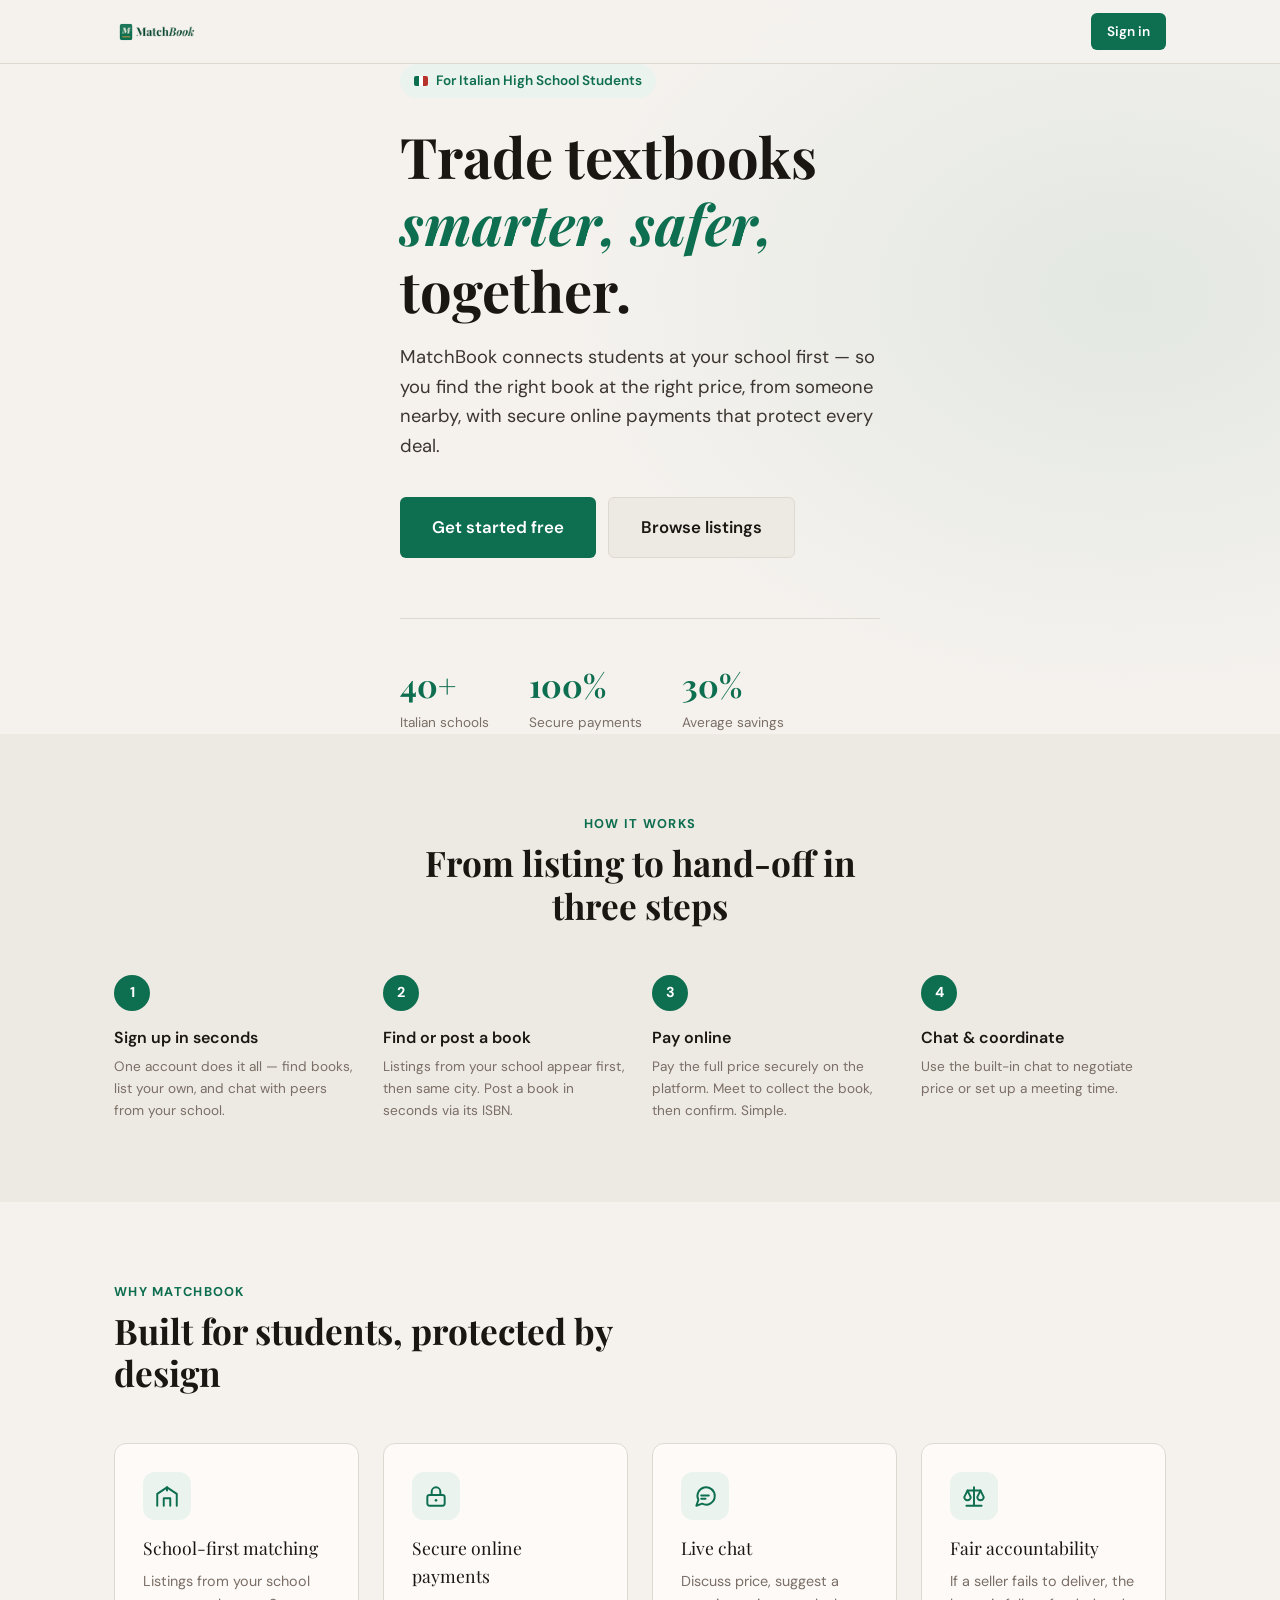
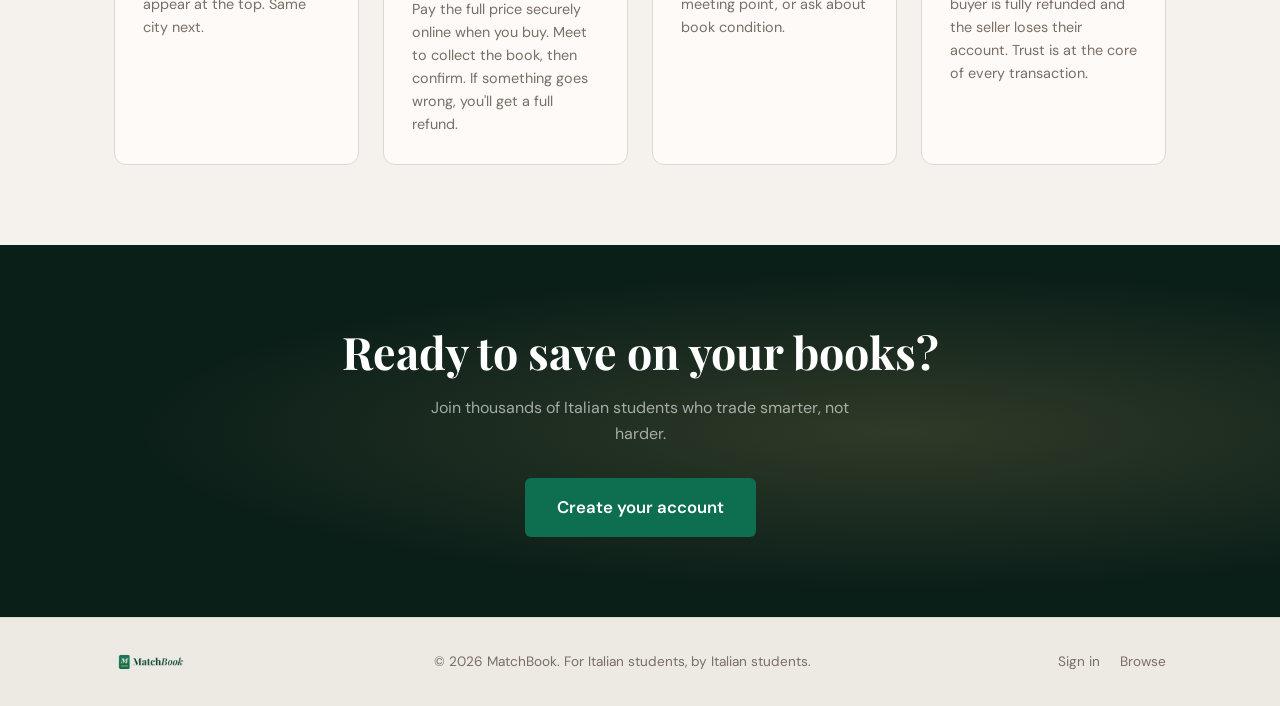
==== commit 5ff3cf9c: "Manca solo la dashboard" ====
--- a/index.html
+++ b/index.html
@@ -21,7 +21,7 @@
         together.
       </h1>
       <p class="hero-sub">
-        MatchBook connects students at your school first — so you find the right book at the right price, from someone nearby, with a secure escrow to protect every deal.
+        MatchBook connects students at your school first — so you find the right book at the right price, from someone nearby, with secure online payments that protect every deal.
       </p>
       <div class="hero-cta">
         <a href="auth.html?tab=register" class="btn btn-primary btn-lg">Get started free</a>
@@ -34,7 +34,7 @@
         </div>
         <div class="stat">
           <div class="stat-value">100%</div>
-          <div class="stat-label">Escrow protected</div>
+          <div class="stat-label">Secure payments</div>
         </div>
         <div class="stat">
           <div class="stat-value">30%</div>
@@ -65,8 +65,8 @@
       </div>
       <div class="step">
         <div class="step-num">3</div>
-        <div class="step-title">Pay the 30% deposit</div>
-        <div class="step-desc">Secure the deal with a deposit. Meet in person, pay the rest, and confirm. Simple.</div>
+        <div class="step-title">Pay online</div>
+        <div class="step-desc">Pay the full price securely on the platform. Meet to collect the book, then confirm. Simple.</div>
       </div>
       <div class="step">
         <div class="step-num">4</div>
@@ -96,8 +96,8 @@
         <div class="feature-icon-svg" aria-hidden="true">
           <svg viewBox="0 0 24 24"><rect x="4" y="11" width="16" height="10" rx="2"/><path d="M8 11V8a4 4 0 0 1 8 0v3"/><circle cx="12" cy="16" r="1.2" fill="currentColor" stroke="none"/></svg>
         </div>
-        <div class="feature-title">Escrow protection</div>
-        <div class="feature-desc">You'll pay 30% upfront to reserve a book. The remaining 70% is settled in person. If something goes wrong, you'll get a full refund.</div>
+        <div class="feature-title">Secure online payments</div>
+        <div class="feature-desc">Pay the full price securely online when you buy. Meet to collect the book, then confirm. If something goes wrong, you'll get a full refund.</div>
       </div>
       <div class="feature-card animate-in">
         <div class="feature-icon-svg" aria-hidden="true">
@@ -111,7 +111,7 @@
           <svg viewBox="0 0 24 24"><path d="M12 4v17M5 21h14"/><path d="M6 7h12"/><path d="M3 13l3-6 3 6a3 3 0 0 1-6 0z"/><path d="M15 13l3-6 3 6a3 3 0 0 1-6 0z"/></svg>
         </div>
         <div class="feature-title">Fair accountability</div>
-        <div class="feature-desc">If a seller fails to deliver, they pay a 30% penalty and lose their account. Trust is at the core of every transaction.</div>
+        <div class="feature-desc">If a seller fails to deliver, the buyer is fully refunded and the seller loses their account. Trust is at the core of every transaction.</div>
       </div>
     </div>
   </div>
--- a/style.css
+++ b/style.css
@@ -288,6 +288,14 @@
   box-shadow: 0 2px 8px rgba(154, 122, 51, .35);
 }
 .boost-btn.boosted:hover { opacity: .9; transform: translateY(-1px); }
+.boost-cost {
+  display: inline-block;
+  font-size: .65rem; font-weight: 700;
+  padding: 1px 6px; border-radius: 4px;
+  margin-left: 4px;
+}
+.boost-cost.free { background: var(--accent-light); color: var(--accent); }
+.boost-cost.paid { background: var(--bg-alt); color: var(--ink-3); }
 
 .listing-card-cover {
   background: var(--bg-alt);
@@ -349,6 +357,71 @@
   background: none; border: none; font-size: 1.3rem; color: var(--ink-3);
 }
 .modal-close:hover { color: var(--ink); }
+
+/* ─── COMING SOON MODAL ─────────────────────────────────────────────────────── */
+.coming-soon-modal { max-width: 440px; text-align: left; overflow: hidden auto; max-height: 90vh; }
+.coming-soon-modal::before {
+  content: ''; position: absolute; top: 0; left: 0; right: 0; height: 4px;
+  background: linear-gradient(90deg, var(--accent), var(--gold));
+}
+.cs-badge {
+  display: inline-block; font-family: var(--font-mono); font-size: .7rem;
+  letter-spacing: .12em; text-transform: uppercase; color: var(--accent);
+  background: var(--accent-light); border-radius: 100px;
+  padding: 4px 12px; margin-bottom: 16px;
+}
+.cs-title { font-family: var(--font-display); font-size: 1.6rem; line-height: 1.15; margin-bottom: 10px; }
+.cs-sub { color: var(--ink-3); font-size: .92rem; line-height: 1.55; margin-bottom: 20px; }
+.cs-sub span { color: var(--accent); font-weight: 600; }
+.cs-form { display: flex; flex-direction: column; gap: 12px; }
+.cs-input { width: 100%; }
+.cs-input.error { border-color: var(--red); }
+.cs-submit { margin-top: 2px; }
+.cs-fine { font-size: .76rem; color: var(--ink-4); margin-top: 14px; text-align: center; }
+
+/* Survey questions inside the Coming Soon modal */
+.cs-questions { display: flex; flex-direction: column; gap: 10px; margin-top: 2px; }
+.cs-q {
+  display: flex; align-items: center; justify-content: space-between; gap: 12px;
+  padding: 10px 12px; background: var(--bg-alt);
+  border: 1px solid var(--border); border-radius: var(--radius-sm);
+  transition: border-color .15s ease;
+}
+.cs-q.error { border-color: var(--red); }
+.cs-q-text { font-size: .86rem; color: var(--ink-2); line-height: 1.35; flex: 1; }
+.cs-q-opts { display: flex; gap: 6px; flex-shrink: 0; }
+.cs-q-btn {
+  font: inherit; font-size: .8rem; font-weight: 600; line-height: 1;
+  padding: 7px 14px; border-radius: 100px; cursor: pointer;
+  border: 1px solid var(--border); background: var(--bg-card); color: var(--ink-3);
+  transition: all .15s ease;
+}
+.cs-q-btn:hover { border-color: var(--accent); color: var(--accent); }
+.cs-q-btn.selected[data-val="yes"] { background: var(--green); border-color: var(--green); color: #fff; }
+.cs-q-btn.selected[data-val="no"]  { background: var(--red);   border-color: var(--red);   color: #fff; }
+
+.cs-done { text-align: center; padding: 8px 0 4px; }
+.cs-done-icon {
+  width: 56px; height: 56px; margin: 0 auto 16px; border-radius: 50%;
+  background: var(--accent); color: #fff; font-size: 1.7rem; font-weight: 700;
+  display: flex; align-items: center; justify-content: center;
+  box-shadow: 0 6px 18px rgba(14,110,80,.35);
+}
+.cs-done-title { font-family: var(--font-display); font-size: 1.5rem; margin-bottom: 8px; }
+.cs-done .cs-sub { margin-bottom: 20px; }
+
+/* ─── ADMIN NAV ─────────────────────────────────────────────────────────────── */
+.nav-link-admin {
+  color: var(--gold); font-weight: 600;
+  display: inline-flex; align-items: center; gap: 5px;
+}
+.nav-link-admin::before { content: '📊'; font-size: .85em; }
+.nav-link-admin:hover, .nav-link-admin.active { color: var(--accent); }
+.dropdown-admin-link {
+  display: block; color: var(--accent) !important; font-weight: 600;
+  padding: 6px 0; font-size: .9rem;
+}
+.dropdown-admin-link:hover { color: var(--accent-hover) !important; }
 
 /* ─── AUTH PAGE ─────────────────────────────────────────────────────────────── */
 .auth-page {
@@ -758,3 +831,285 @@
   margin-bottom: 14px;
 }
 .feature-icon-svg svg { width: 26px; height: 26px; stroke: currentColor; fill: none; stroke-width: 1.8; stroke-linecap: round; stroke-linejoin: round; }
+
+/* ─── UPGRADE TO PRO (dropdown button) ───────────────────────────────────────── */
+.btn-upgrade-pro {
+  display: flex;
+  align-items: center;
+  justify-content: center;
+  gap: 6px;
+  width: 100%;
+  margin-top: 6px;
+  padding: 9px 14px;
+  font-family: var(--font-body);
+  font-size: .8rem;
+  font-weight: 700;
+  letter-spacing: .04em;
+  text-transform: uppercase;
+  color: #07442F;
+  background: linear-gradient(135deg, #F3E0A0 0%, #D6B469 55%, #BE9846 100%);
+  border: none;
+  border-radius: var(--radius-sm);
+  cursor: pointer;
+  box-shadow: 0 2px 8px rgba(154, 122, 51, .28), inset 0 0 0 1px rgba(255, 255, 255, .35);
+  transition: var(--transition);
+}
+.btn-upgrade-pro:hover {
+  transform: translateY(-1px);
+  box-shadow: 0 5px 16px rgba(154, 122, 51, .45), inset 0 0 0 1px rgba(255, 255, 255, .5);
+}
+.btn-upgrade-pro .crown-icon { width: 14px; height: 14px; flex-shrink: 0; }
+
+/* Dropdown — PRO member info (replaces the upgrade button when user.plan === 'pro') */
+.dropdown-pro-info {
+  display: flex;
+  flex-direction: column;
+  gap: 2px;
+  padding: 8px 10px;
+  margin-top: 8px;
+  background: linear-gradient(135deg, rgba(214, 180, 105, .18) 0%, rgba(14, 110, 80, .06) 100%);
+  border: 1px solid rgba(214, 180, 105, .35);
+  border-radius: var(--radius-sm);
+}
+.dropdown-pro-badge {
+  display: inline-flex; align-items: center; gap: 5px;
+  font-size: .75rem; font-weight: 700;
+  color: #9A7A33;
+  letter-spacing: .04em;
+  text-transform: uppercase;
+}
+.dropdown-pro-badge .crown-icon { width: 13px; height: 13px; }
+.dropdown-pro-boosts { font-size: .75rem; color: var(--ink-3); }
+
+/* ─── PRO PAGE ───────────────────────────────────────────────────────────────── */
+.pro-page {
+  padding-top: var(--nav-h);
+  padding-bottom: 64px;
+  background:
+    radial-gradient(ellipse at 15% 10%, rgba(14, 110, 80, .08), transparent 55%),
+    radial-gradient(ellipse at 85% 70%, rgba(214, 180, 105, .14), transparent 55%),
+    var(--bg);
+  min-height: 100vh;
+}
+
+.pro-hero {
+  padding: 60px 0 24px;
+  text-align: center;
+  max-width: 720px;
+  margin: 0 auto;
+}
+.pro-tag {
+  display: inline-flex; align-items: center; gap: 8px;
+  background: linear-gradient(135deg, #F7EDD3 0%, #EAF3EE 100%);
+  color: var(--accent);
+  border: 1px solid rgba(14, 110, 80, .18);
+  padding: 6px 14px; border-radius: 20px;
+  font-size: .85rem; font-weight: 600;
+  margin-bottom: 28px;
+}
+.pro-tag .crown-icon { width: 14px; height: 14px; color: #9A7A33; }
+.pro-title {
+  font-family: var(--font-display);
+  font-size: clamp(2.2rem, 5vw, 3.6rem);
+  line-height: 1.1;
+  margin-bottom: 20px;
+}
+.pro-title em { font-style: italic; color: var(--accent); }
+.pro-sub {
+  font-size: 1.1rem; color: var(--ink-2);
+  max-width: 560px; margin: 0 auto;
+  line-height: 1.6;
+}
+
+.pro-benefits {
+  display: grid;
+  grid-template-columns: 1fr 1fr;
+  gap: 24px;
+  margin: 56px auto;
+  max-width: 880px;
+}
+.pro-benefit-card {
+  background: var(--bg-card);
+  border: 1px solid var(--border);
+  border-radius: var(--radius);
+  padding: 32px;
+  position: relative;
+  overflow: hidden;
+  transition: var(--transition);
+}
+.pro-benefit-card:hover { box-shadow: var(--shadow); transform: translateY(-2px); }
+.pro-benefit-card::before {
+  content: ''; position: absolute; top: 0; left: 0; right: 0; height: 3px;
+  background: linear-gradient(90deg, var(--accent) 0%, #D6B469 100%);
+}
+.pro-benefit-icon {
+  width: 52px; height: 52px; border-radius: 12px;
+  background: var(--accent-light);
+  display: inline-flex; align-items: center; justify-content: center;
+  color: var(--accent);
+  margin-bottom: 18px;
+}
+.pro-benefit-icon svg { width: 28px; height: 28px; }
+.pro-benefit-title {
+  font-family: var(--font-display);
+  font-size: 1.35rem;
+  margin-bottom: 10px;
+}
+.pro-benefit-desc {
+  color: var(--ink-2);
+  line-height: 1.6;
+  font-size: .95rem;
+  margin-bottom: 14px;
+}
+.pro-benefit-savings {
+  display: inline-block;
+  font-size: .78rem; font-weight: 600;
+  color: var(--accent);
+  background: var(--accent-light);
+  padding: 4px 10px;
+  border-radius: 6px;
+}
+
+.pro-pricing-section { padding: 16px 0; }
+.pro-pricing-card {
+  position: relative;
+  max-width: 460px;
+  margin: 0 auto;
+  padding: 40px 32px 32px;
+  background: linear-gradient(135deg, #0E6E50 0%, #07442F 100%);
+  border-radius: var(--radius-lg);
+  color: #fff;
+  text-align: center;
+  box-shadow: 0 14px 44px rgba(14, 110, 80, .28);
+  overflow: hidden;
+}
+.pro-pricing-card::before {
+  content: '';
+  position: absolute; inset: 0;
+  background: radial-gradient(ellipse at 75% 25%, rgba(214, 180, 105, .28), transparent 60%);
+  pointer-events: none;
+}
+.pro-pricing-card > * { position: relative; }
+.pro-pricing-label {
+  font-size: .8rem; font-weight: 600; letter-spacing: .12em;
+  text-transform: uppercase; color: rgba(255, 255, 255, .65);
+  margin-bottom: 8px;
+}
+.pro-price-display {
+  font-family: var(--font-display);
+  font-size: 4rem; font-weight: 700; line-height: 1;
+  margin: 8px 0 6px;
+}
+.pro-price-unit {
+  font-size: 1.6rem; font-weight: 500;
+  color: rgba(255, 255, 255, .75);
+  vertical-align: super;
+}
+.pro-price-period {
+  color: rgba(255, 255, 255, .7);
+  font-size: .95rem;
+  margin-bottom: 28px;
+}
+.pro-upgrade-btn {
+  display: inline-flex; align-items: center; justify-content: center; gap: 8px;
+  padding: 14px 36px;
+  border: none; border-radius: var(--radius-sm);
+  background: linear-gradient(135deg, #F3E0A0 0%, #D6B469 50%, #BE9846 100%);
+  color: #07442F;
+  font-family: var(--font-body);
+  font-weight: 700; font-size: 1rem;
+  cursor: pointer;
+  box-shadow: 0 6px 20px rgba(214, 180, 105, .4), inset 0 0 0 1px rgba(255, 255, 255, .3);
+  transition: var(--transition);
+}
+.pro-upgrade-btn:hover:not(:disabled) {
+  transform: translateY(-2px);
+  box-shadow: 0 10px 30px rgba(214, 180, 105, .55), inset 0 0 0 1px rgba(255, 255, 255, .4);
+}
+.pro-upgrade-btn:disabled { opacity: .5; cursor: not-allowed; }
+.pro-upgrade-btn .crown-icon { width: 18px; height: 18px; flex-shrink: 0; }
+.pro-pricing-hint {
+  margin-top: 14px;
+  font-size: .85rem;
+  color: rgba(255, 255, 255, .7);
+}
+.pro-pricing-hint-warn { color: #F7C99B; }
+.pro-pricing-fine {
+  margin-top: 24px;
+  font-size: .8rem;
+  color: rgba(255, 255, 255, .55);
+  border-top: 1px solid rgba(255, 255, 255, .12);
+  padding-top: 18px;
+}
+
+.pro-already-state {
+  padding: 8px 0 4px;
+}
+.pro-already-icon {
+  width: 54px; height: 54px; border-radius: 50%;
+  background: linear-gradient(135deg, #F3E0A0 0%, #D6B469 100%);
+  color: #07442F;
+  display: flex; align-items: center; justify-content: center;
+  font-size: 1.6rem; font-weight: 700;
+  margin: 0 auto 14px;
+}
+.pro-already-text {
+  font-family: var(--font-display);
+  font-size: 1.4rem;
+  margin-bottom: 4px;
+}
+.pro-already-sub {
+  color: rgba(255, 255, 255, .7);
+  font-size: .9rem;
+}
+
+.pro-compare-section {
+  max-width: 720px;
+  margin: 64px auto 32px;
+}
+.pro-section-title {
+  font-family: var(--font-display);
+  font-size: 1.6rem;
+  text-align: center;
+  margin-bottom: 24px;
+}
+.pro-compare {
+  background: var(--bg-card);
+  border: 1px solid var(--border);
+  border-radius: var(--radius);
+  overflow: hidden;
+  box-shadow: var(--shadow-sm);
+}
+.pro-compare-row {
+  display: grid;
+  grid-template-columns: 2fr 1fr 1fr;
+  gap: 16px;
+  padding: 16px 24px;
+  border-bottom: 1px solid var(--border);
+  align-items: center;
+  font-size: .95rem;
+}
+.pro-compare-row:last-child { border-bottom: none; }
+.pro-compare-header {
+  background: var(--bg-alt);
+  font-family: var(--font-display);
+  font-weight: 600;
+  font-size: .9rem;
+  text-transform: uppercase;
+  letter-spacing: .05em;
+  color: var(--ink-2);
+}
+.pro-compare-feature { color: var(--ink-2); }
+.pro-compare-value { text-align: center; color: var(--ink-2); font-size: .9rem; }
+.pro-compare-value.included { color: var(--accent); font-weight: 600; }
+.pro-compare-value.excluded { color: var(--ink-3); }
+
+.pro-back-wrap { text-align: center; margin-top: 16px; }
+
+/* PRO page — mobile */
+@media (max-width: 720px) {
+  .pro-benefits { grid-template-columns: 1fr; }
+  .pro-pricing-card { padding: 32px 20px 24px; }
+  .pro-price-display { font-size: 3rem; }
+  .pro-compare-row { grid-template-columns: 1.6fr 1fr 1fr; padding: 14px 16px; font-size: .85rem; }
+}
